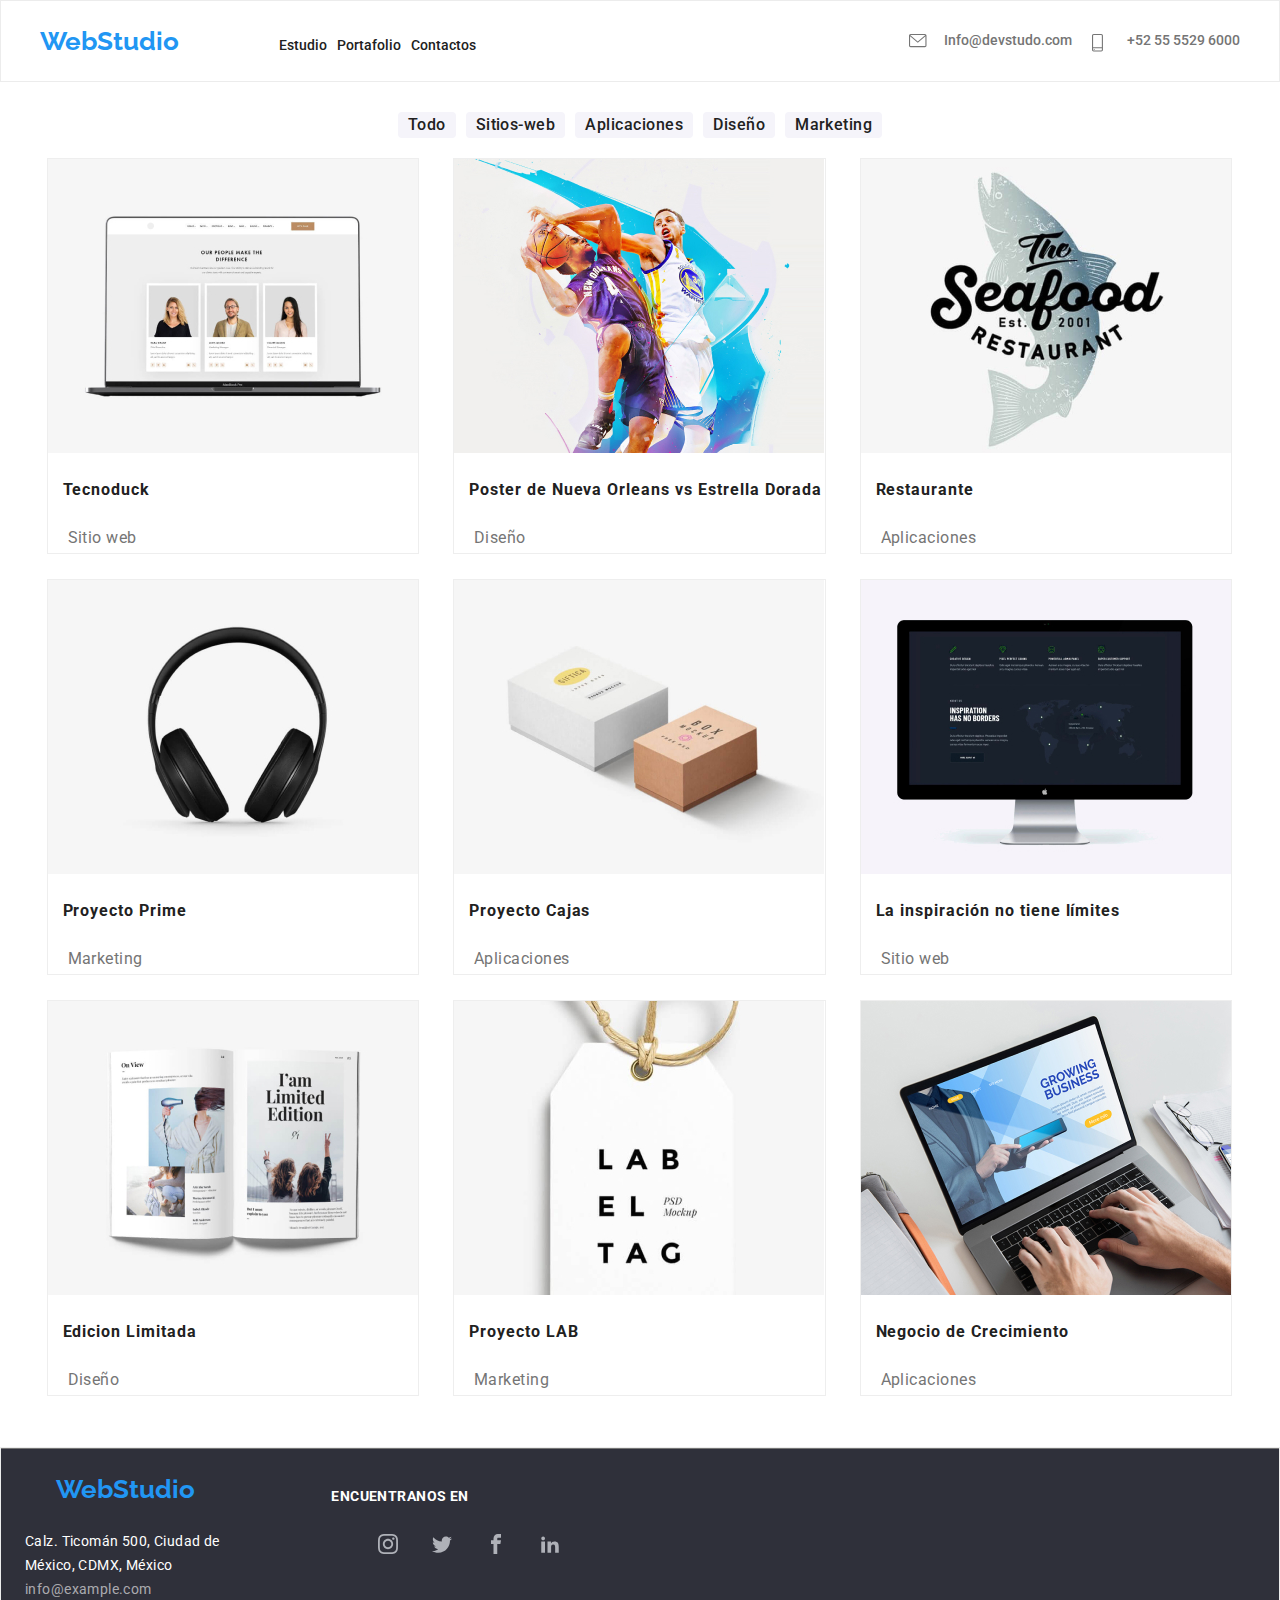
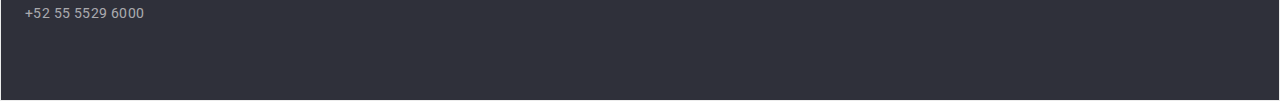
==== Portafolio.html @ 68e9ed32 "Act- 1" ====
<!DOCTYPE html>
<html lang="en">
    
<head>
    <meta charset="UTF-8">
    <meta http-equiv="X-UA-Compatible" content="IE=edge">
    <meta name="viewport" content="width=device-width, initial-scale=1.0">

    <title>Luis Nava's project.💤</title>

    <!-- apartir de aqui empienzan los links de enlace -->

    <link rel="icon" type="image/png" href="images/Logo.jpeg">
    <link rel="stylesheet" href="style.css">
    <link rel="stylesheet" href="style2.css">
    <link rel="stylesheet" href="style3.css">
    <link rel="stylesheet" href="index.html">
    <link rel="solución" href="https://cdn.jsdelivr.net/npm/modern-normalize@1.1.0/modern-normalize.min.css">

</head>
<body>

                    <!-- ENCABEZADO -->

    <header>

                    <!-- LINK WEBSTUDIO -->

        <section class="content-1">

        <div class="header-container">

            <nav class="nav-container">

                <a class="Web-Studio" href="#" >
                    WebStudio
                </a>

                    <!-- ENCABEZADO DE LAS LISTAS -->

            <ul class="list-nav">

                <li>

                <a class="Estudio" href="index.html" rel="noreferrer noopener">
                    Estudio
                </a>

                </li>
                        
                <li>
                            
                <a class="Portafolio" href="Portafolio.html" rel="noreferrer noopener">
                    Portafolio
                </a>

                </li>

                        <!-- LINK CONTACTOS -->

                <li>
                            
                <a class="Contactos" href="¿?" rel="noreferrer noopener">
                    Contactos
                </a>

                </li>

            </ul>

            </nav>

            <ul class="contacts-nav">

                    <!-- LINK MAIL -->

                <li class="mail-icon">
                
            <div class="mail-container">
                
                <svg class="icon">
                
                    <use href="images/IMAGES-PAGE-1/svg-page/all-svg.svg#correo">

                    </use>
                            
                </svg>

                <a class="mail1" href="mailto:Info@devstudo.com">
                    Info@devstudo.com

                </a>

            </div>

                </li>

                    <!-- LINK TELF -->

                <li class="telf-icon">
                        
            <div class="telf-container">
                        
                <svg class="icon">
                            
                <use href="images/IMAGES-PAGE-1/svg-page/all-svg.svg#telefono">

                </use>
                        
                </svg>

                <a class="telf" href="tel:+525555296000">
                    +52 55 5529 6000

                </a>
                        
            </div>

                </li>

            </ul>

            </div>

        </section>

    </header>
    
        <!-- FUNCION DE BOTONES EN LA PAG  -->
            
    <main>

        <section class="contenedor-all-main">

        <section class="content-7">

            <div class="container">

                <ul>

                    <li class="boton">
        
                    <button type="button">Todo</button>
        
                    </li>
            
                    <li class="boton">
        
                    <button type="button">Sitios-web</button>
        
                    </li>
        
                    <li class="boton">
        
                    <button type="button">Aplicaciones</button>
        
                    </li>
        
                    <li class="boton">  
        
                    <button type="button">Diseño</button>
        
                    </li>
        
                    <li class="boton">
        
                    <button type="button">Marketing</button>

                    </li>

                </ul>

            </div>
            
        </section>

            <!-- IMAGENES CON SU TITULO Y DESCRIPCION -->

        <section class="content-8">

            <div class="contenedor">

                <ul class="img-2">

                    <li>
                    
                    <img src="images/IMAGES-PAGE-2/pantalla1.jpg" alt="Preparación de nuestro sitio web" width="370" height="294">

                    </li>

                    <li>

            <div class="texto-imagen">

                    <h2>Tecnoduck</h2>

                    <p>Sitio web</p>

            </div>

                    </li>

                </ul>

            </div>

            <div class="contenedor">

                <ul class="img-2">

                    <li>

                    <img src="images/IMAGES-PAGE-2/pantalla2.jpg" alt="Poster N.O" width="370" height="294">

                    </li>

                    <li>

            <div class="texto-imagen">

                    <h2>Poster de Nueva Orleans vs Estrella Dorada</h2>

                    <p>Diseño</p>

            </div>

                    </li>

                </ul>

            </div>

            <div class="contenedor">
                
                <ul class="img-4">

                    <li>

                        <img src="images/IMAGES-PAGE-2/pantalla3.jpg" alt="Restaurante" width="370" height="294">

                    </li>

                    <li>

            <div class="texto-imagen">

                    <h2>Restaurante</h2>

                    <p>Aplicaciones</p>

            </div>

                    </li>

                </ul>

            </div>

            <div class="contenedor">

                <ul class="img-5">

                    <li>

                        <img src="images/IMAGES-PAGE-2/pantalla4.jpg" alt="Proyecto Prime" width="370" height="294">

                    </li>

                    <li>

            <div class="texto-imagen">

                    <h2 class="ProyectPrime">Proyecto Prime</h2>

                    <p class="Marketing-Text">Marketing</p>

            </div>

                    </li>

                </ul>

            </div>

            <div class="contenedor">

                <ul class="img-6">

                    <li>

                        <img src="images/IMAGES-PAGE-2/pantalla5.jpg" alt="Proyecto Cajas" width="370" height="294">

                    </li>

                    <li>

            <div class="texto-imagen">

                    <h2 class="ProyectoCajas">Proyecto Cajas</h2>

                    <p class="Apps-text2">Aplicaciones</p>

            </div>

                    </li>

                </ul>

            </div>

            <div class="contenedor">

                <ul class="img-7">

                    <li>

                        <img src="images/IMAGES-PAGE-2/pantalla6.jpg" alt="La inspiración no tiene límites" width="370" height="294">

                    </li>

                    <li>

            <div class="texto-imagen">

                    <h2 class="inspi-text">La inspiración no tiene límites</h2>

                    <p class="Sitios-Text">Sitio web</p>

            </div>
                    </li>

                </ul>

            </div>

            <div class="contenedor">

                <ul class="img-8">

                    <li>

                        <img src="images/IMAGES-PAGE-2/pantalla7.jpg" alt="Edicion Limitada" width="370" height="294">

                    </li>

            <div class="texto-imagen">

                    <li class="txt-2">

                    <h2 class="EdicionLi">
                Edicion Limitada
                    </h2>

                    <p class="Diseño-Text">
                Diseño
                    </p>

            </div>

                    </li>

                </ul>

            </div>

            <div class="contenedor">

                <ul class="img-9">

                    <li>

                    <img src="images/IMAGES-PAGE-2/pantalla8.jpg" alt="Proyecto LAB" width="370" height="294">

                    </li>

            <div class="texto-imagen">
            
                    <li class="txt-2">
                
                    <h2>
                Proyecto LAB
                    </h2>

                    <p>
                Marketing
                    </p>

            </div>

                    </li>

                </ul>

            </div>

            <div class="contenedor">

                <ul class="img-10">

                    <li>
            
                        <img src="images/IMAGES-PAGE-2/pantalla9.jpg" alt="Proyecto LAB" width="370" height="294">

                    </li>

            <div class="texto-imagen">

                    <li class="txt-2">
            
                    <h2>
                Negocio de Crecimiento
                    </h2>

                    <p>
                Aplicaciones
                    </p>

            </div>
            
                    </li>

                </ul>

            </div>

        </section>
        
        </section>

    </main>

            <!-- Inicio del cierre de la pag -->

    <footer>

            <!-- Seccion del footer -->

        <section class="content-9">
            
            <div class="container">

            <div>

            <ul>

            <!-- LINK DE WEBSTUDIO ABAJO -->

                <li>

                <a class="Web-Studio" href="#">WebStudio

                </a>

                </li>
            
            </ul>
            
        </div>

            <!-- DIRECCION -->

        <div class="direccion-2">

            <ul>

                <li>

                <p>Calz. Ticomán 500, Ciudad de
                México, CDMX, México
                </p>

                </li>

            </ul>

        </div>

        <!-- TELEFONO, MAIL Y ID DE ANCLAJE "telefono" -->

        <div class="email">

        <ul>

            <li>

                <a href="mailto:info@example.com" id="correo">info@example.com

                </a>

            </li>

        </div>   
        
        <div class="telf-2">

            <ul>

                <li>

                <a href="tel+525555296000" id="telefono">+52 55 5529 6000

                </a>

                </li>

            </ul>

        </div>

        </div>

                <!-- REDES SOCIALES -->

    <section class="ubi">

        <div>

                <h4 class="Encuentranos-en">
                    Encuentranos en
                </h4>

        <div class="svg-container-footer">

            <ul class="social-icons">

                <li class="back-item-footer">

                <svg class="icono-item">

                <use href="images/IMAGES-PAGE-1/svg-page/all-svg.svg#instagram">

                </use>

                </svg>

                </li>
                        
                <li class="back-item-footer">

                <svg class="icono-item">

                <use href="images/IMAGES-PAGE-1/svg-page/all-svg.svg#twitter">

                </use>

                </svg>

                </li>

                <li class="back-item-footer">

                <svg class="icono-item">

                <use href="images/IMAGES-PAGE-1/svg-page/all-svg.svg#facebook">

                </use>

                </svg>

                </li>

                <li class="back-item-footer">

                <svg class="icono-item">

                <use href="images/IMAGES-PAGE-1/svg-page/all-svg.svg#linkedin">

                </use>

                </svg>

                </li>

            </ul>

            </div>

            </div>

            </div>
        </section>

            </ul>

        </div>

        </section>

    </footer>

</body>
</html>
---- style.css ----
@import url('https://fonts.googleapis.com/css2?family=Raleway:wght@700&family=Roboto:wght@400;500;700;900&display=swap');


 *{
    text-decoration: none;
    list-style: none;
    box-sizing: border-box;
}

section{
    padding: auto;
    margin: auto;

}


                                     /* seccion header */
header{
    border: 1px solid #ECECEC;
}
                                    

                                     /* seccion del encabezado */

.content-1 .header-container {

    display: flex;
    justify-content: space-between;
    align-items: center;
    width: 1200px;
    margin: auto;
    height: 80px;

}

.nav-container {
    display: flex;
    gap: 100px;
    align-items: center;
}

.list-nav {
    display: flex;
    gap: 10px;
    margin-top: 10px;
}

.Web-Studio {
    font-family: 'Raleway', sans-serif;
    font-weight: 700;
    font-size: 26px;
    letter-spacing: 3%;
    text-align: center;
    text-decoration: none;
    color: #2196F3;

    
}

.Estudio,
.Portafolio,
.Contactos {
    display: flex;
    font-family: 'Roboto', sans-serif;
    font-size: 14px;
    font-weight: 500;
    line-height: 1.14px;
    letter-spacing: 16%;
    text-align: left;
    color: #212121;
}

.Estudio:hover,
.Portafolio:hover,
.Contactos:hover {
    color: #2196F3 ;
    text-decoration: underline;

}

.Estudio:focus,
.Portafolio:focus,
.Contactos:focus {
    color: #2196F3 ;
    text-decoration: underline;

}
        /* Correo Y Telefono */

.contacts-nav{
    margin-left: auto;
    display: flex;
    gap: 20px;
    align-items: center;
}

.mail1,
.telf {
    font-family: 'Roboto', sans-serif;
    font-size: 14px;
    font-weight: 500;
    line-height: 1.14px;
    letter-spacing: 16%;
    text-align: left;
    color: #757575
}

.telf-container {
    display: flex;
    align-items: center;

}

.mail-container {

    display: flex;
    align-items: center;

}

.icon {
    width: 35px;
    height: 35px;
    stroke-width: 0;
    stroke: currentColor;
    align-self: flex-start;
    margin-bottom: -20px;
    fill: #757575;

}

.icon:hover,
.icon:focus{
    fill: #2196F3;
}

.mail1:hover,
.telf:hover {
    color: #2196F3;
    text-decoration: underline;


}

.mail1:focus,
.telf:focus {
    color: #2196F3;
    text-decoration: underline;


}

footer{
    border: 1px solid #ECECEC;
}

    /* seccion de main */

    /* background e img + txt*/

.content-2 .container {
    background-color: #2F303A;
    background-image: url(images/IMAGES-PAGE-1/Imagen\ \(10\).jpg);
    background-repeat: no-repeat;
    background-position: center;
    height: 600px;
    display: flex;
    flex-direction: column;
    justify-content: center;
    align-items: center;
    margin: auto;
    width: 1200px;
}

.content-2 .container h1 {
    font-family: 'Roboto';
    font-style: normal;
    font-weight: 900;
    font-size: 44px;
    line-height: 60px;
    text-align: center;
    letter-spacing: 0.06em;
    text-transform: uppercase;
    color: #FFFFFF;
    
}

.content-2 .container button {
    background-color: #2196F3;
    color: #FFFFFF;
    font-weight: 700;
    font-size: 16px;
    cursor: pointer;
    width: 261px;
    height: 50px;
    border: none;
    box-shadow: 0 4px 4px rgba(0, 0, 0, 0.25);
    border-radius: 5px;
    margin-top: 20px;
}

        /* beneficios + img */

.content-3 .container .txt-beneficios{
    width: 1200px;
    margin: auto;
    display: flex;
    margin-top: 10px;
}

.content-3 .container{

    width: 1200px;
    margin: auto;
    display: flex;
    margin-top: 100px;
    flex-wrap: wrap;

}

.content-3 .container .txt-1{
    width: 270px;
    vertical-align: top;
    margin-right: 30px;
    margin-bottom: 30px;
    margin-top: 15px;
}

.txt-1 h2{
    font-family: 'Roboto', sans-serif;
    font-weight: 400px;
    font-size: 14px;
    line-height: 24px;
    letter-spacing: 3%;

}

.txt-1 p{
    font-family: 'Roboto', sans-serif;
    font-weight: 400px;
    font-size: 14px;
    line-height: 24px;
    letter-spacing: 3%;
    color: #757575;;
}

.svg-container{
    display: flex;
    align-items: center;
    justify-content: center;
    background: #F5F4FA;
    border-radius: 4px;
    width: 270px;
    height: 120px;
    margin-right: 30px;
    margin-bottom: 30px;
    margin-top: 15px;
}

.svg-container:hover{

    border: 1px solid #2196F3;

}

.icon-2{

    stroke-width: 0;
    stroke: currentColor;
    fill: #212121;
    margin: 0 auto;
    align-self: center;
}

        /* Dedicacion */

.content-4 .container{
    text-align: center;
    width: 90%;
    margin: 0 auto;
}

.container .TITULE-2H{
    font-size: 36px;
    font-style: bold;
    font-weight: 700;
    line-height: 1;
    text-align: center;
    padding-top: 20px;
    clear: both;
}

.container ul{
    display: flex;
    flex-wrap: nowrap;
    justify-content: center;
}

.container .img-1{
    margin: 15px;
    width: 373px;
    height: 323px;
    margin-top: 80px;
}

.content-4 .container .txt-container .txt h3{

    font-family: 'Roboto';
    font-style: normal;
    font-weight: 700;
    font-size: 14px;
    line-height: 16px;
    text-align: center;
    letter-spacing: 0.03em;
    text-transform: uppercase;
    color: #FFFFFF;
}

.content-4 .container .txt-container .txt {
    background-color: rgba(47, 48, 58, 0.8);
    width: 373px;
    height: 70px;
    display: flex;
    margin: 15px;
    align-items: center;
    justify-content: center;

}

.content-4 .container .txt-container {
    display: flex;
    justify-content: center;
    flex-direction: row;
    flex-wrap: wrap;
    margin-top: -98px;
    
}

            /* Our Team */

.content-5 .container {
    text-align: center;
    margin-top: 80px;
    background-color:#F5F4FA
    ;

}

.content-5 .container .ourT-3 h2 {
    font-family: 'Roboto';
    font-style: normal;
    font-weight: 700;
    font-size: 36px;
    line-height: 42px;
    text-align: center;
    letter-spacing: 0.03em;
    padding-top: 20px;
    color: #212121;
}

.content-5 .container .card {
    display: flex;
    border: 0.1px solid #ccc;
    margin: 20px;
    box-shadow: 0px 1px 3px;
}

.container .card h3 {
    font-family: 'Roboto';
    font-style: normal;
    font-weight: 500;
    font-size: 16px;
    line-height: 19px;
    color: #212121;
    margin-top: 25px;
}

.container .card p {
    font-family: 'Roboto';
    font-style: normal;
    font-weight: 400;
    font-size: 16px;
    line-height: 19px;
    letter-spacing: 0.03em;
    color: #757575;
    margin-top: 15px;
}

.container .card img {
    margin-bottom: 5px;
}

.svg-container-1{
    
    border-radius: 100%; 
    display: inline-flex;
    justify-content: center;
    align-items: center;
    padding: 15px;
    margin: auto;
    margin-top: 15px;
    margin-left: -15px;

}

.icono-item{

    display: inline-block;
    width: 44px;
    height: 44px;
    stroke-width: 0;
    stroke: currentColor;
    fill: #AFB1B8;
    align-self: center;
    margin-top: 8px;

}

            /* Clientes */

.content-10{
    width: 1200px;
    height: 400px;
}

.content-10 .container .texto{
    width: 1200px;
    height: 162px;
    margin-top: 70px;
}

.content-10 .container .texto .txt-C h2{
    font-family: 'Roboto';
    font-style: normal;
    font-weight: 700;
    font-size: 36px;
    line-height: 42px;
    text-align: center;
    letter-spacing: 0.03em;
    color: #212121;
}

.content-10 .container .fondo-svg{
    width: 1200px;
    margin-top: -70px;
}

.content-10 .container .container-svg .fondo-svg{

    box-sizing: border-box;
    width: 170px;
    height: 81px;
    border: 1px solid #AFB1B8;
    border-radius: 4px;
    margin-left: 40px;
}

.content-10 .container .container-svg .fondo-svg:hover{

    box-sizing: border-box;
    width: 170px;
    height: 81px;
    border: 1px solid #2196F3;
    border-radius: 4px;

}

.content-10 .container .container-svg{

    display: flex;
    align-items: center;
    justify-content: center;
    margin-left: -40px;

}

.icn{
    stroke-width: 0;
    stroke: currentColor;
    fill: #AFB1B8;
}

.icn:hover{
    fill:#2196F3
}

.icono-item:hover{
    fill: #FFFFFF;

}

.back-item{

    border-radius: 100%;
    width: 44px;
    height: 44px;
    margin: 5px;
    margin-left: 5px;

}

.back-item:hover{
    background-color: #2196F3;

}

.svg-container-1 .back-item svg{
    margin-top: 10px;
    margin-left: -1px;
}
        /* Footer seccion final */


.content-9{

    background-color: #2F303A;
    height: 252px;
    display: flex;
    flex-direction: column;
    justify-content: space-between;
    align-items: center;
    margin-top: auto;
    border-top: 1px solid #757575;

}

.content-9 .container {
    display: flex;
    flex-direction: column;
    align-items: center;
    margin-left: -1050px;
}

.content-9 .container .Web-Studio{
    display: flex;
    justify-content: space-between;
    align-items: center;
    margin: auto;
    height: 80px;
}

.content-9 ul li{
    display: flex;
    align-items: center;
    margin-left: 20px;
}

.direccion-2 p{
    font-family: 'Roboto';
    font-style: normal;
    font-weight: 400;
    font-size: 14px;
    line-height: 24px;
    letter-spacing: 0.03em;
    color: #FFFFFF;
    width: 200px;
}

.email a,
.telf-2 a {
    font-family: 'Roboto';
    font-style: normal;
    font-weight: 400;
    font-size: 14px;
    line-height: 24px;
    letter-spacing: 0.03em;
    color: rgba(255, 255, 255, 0.6);
    width: 200px;
}

.direccion-2 p:hover,
.email a:hover,
.telf-2 a:hover {
    color: #2196F3;
}

.direccion-2 p:focus,
.email a:focus,
.telf-2 a:focus {
    color: #2196F3;
}

.content-9 .ubi {
    display: flex;
    align-items: center;
}

.content-9 .ubi h4{
    font-family: 'Roboto';
    font-style: normal;
    font-weight: 700;
    font-size: 14px;
    line-height: 16px;
    letter-spacing: 0.03em;
    text-transform: uppercase;
    color: #FFFFFF;
    float: right;
    margin-right: 480px;
    margin-top: -175px;
}

.ubi .svg-container-footer{
    width: 306px;
    height: 80px;
    margin-top: -140px;
    margin-left: -30px;

}

.social-icons {
    list-style: none;
    display: flex;
    justify-content: center;
    margin: 0;
    padding: 0;
}

.social-icons li {
    margin-right: -10px;
}

.back-item-footer {
    border-radius: 50%;
    display: flex;
    height: 44px;
    padding: 5px;
    width: 44px;
}

.back-item-footer:hover{
    background-color: #2196F3;
}
---- style2.css ----
@import url('https://fonts.googleapis.com/css2?family=Raleway:wght@700&family=Roboto:wght@400;500;700;900&display=swap');

*{
    list-style: none;
    text-decoration: none;
    margin: 0;
    padding: 0;
}

                /* boton */
                
.content-7 .container .boton button{
    font-family: 'Roboto';
    font-style: normal;
    font-weight: 500;
    font-size: 16px;
    line-height: 26px;
    text-align: center;
    letter-spacing: 0.03em;
    color: #212121;
    background: #F5F4FA;
    border-radius: 4px;
    margin: 5px;
    cursor: pointer;
    border: 0px;
    margin-top: 30px;
    padding-left: 10px;
    padding-right: 10px;
}

.container .boton button:focus{
    background-color: #2196f3;
    color: #FFFFFF;
    box-shadow: 0px 3px 1px rgba(0, 0, 0, 0.1), 0px 1px 2px rgba(0, 0, 0, 0.08), 0px 2px 2px rgba(0, 0, 0, 0.12);

}

.container .boton button:hover{
    background-color: #2196f3;
    color: #FFFFFF;
    box-shadow: 0px 3px 1px rgba(0, 0, 0, 0.1), 0px 1px 2px rgba(0, 0, 0, 0.08), 0px 2px 2px rgba(0, 0, 0, 0.12);

}


            /* Card´s */

.content-8 .contenedor .texto-imagen h2{
    font-family: 'Roboto';
    font-style: normal;
    font-weight: 700;
    font-size: 18px;
    line-height: 36px;
    letter-spacing: 0.06em;
    color: #212121;
    text-align: left;
    margin-left: 20px;
    margin-top: 15px;
}

            /* txt-N */

.content-8 .contenedor .texto-imagen h2{
    font-family: 'Roboto';
    font-style: normal;
    font-weight: 700;
    font-size: 16px;
    line-height: 36px;
    letter-spacing: 0.06em;
    color: #212121;
    text-align: left;
    margin-left: 15px;
    margin-top: 15px;
}

            /* txt-D */


.content-8 .contenedor .texto-imagen p{
    font-family: 'Roboto';
    font-style: normal;
    font-weight: 400;
    font-size: 16px;
    line-height: 30px;
    letter-spacing: 0.03em;
    color: #757575;
    text-align: left;
    margin-left: 20px;
    margin-top: 15px;
}
            /* box card */

.contenedor {
    display: inline-block;
    margin: 15px;
    margin-bottom: 10px;
    vertical-align: top;
    max-width: 100%;
    width: 372.5px;
    height: auto;
    border: 1px solid #EEEEEE;

}

.contenedor:hover{
    display: inline-block;
    margin: 15px;
    margin-bottom: 10px;
    vertical-align: top;
    max-width: 100%;
    width: 372.5px;
    height: auto;
    border: 1px solid #EEEEEE;
    box-shadow: 0px 1px 1px rgba(0, 0, 0, 0.12), 0px 4px 4px rgba(0, 0, 0, 0.06), 1px 4px 6px rgba(0, 0, 0, 0.16);
}

.contenedor-all-main{
    width: 1217px;
    height: 1365px;
}

            /* FOOTER CSS-1 */
---- style3.css ----
/* iconos de la card */

.icono-item {
    fill: #AFB1B8;
    height: 20px;
    width: 20px;
    margin-top: -1px;
    margin-left: 7px;
}

.icono-item:hover{
    fill: #FFFFFF;
}
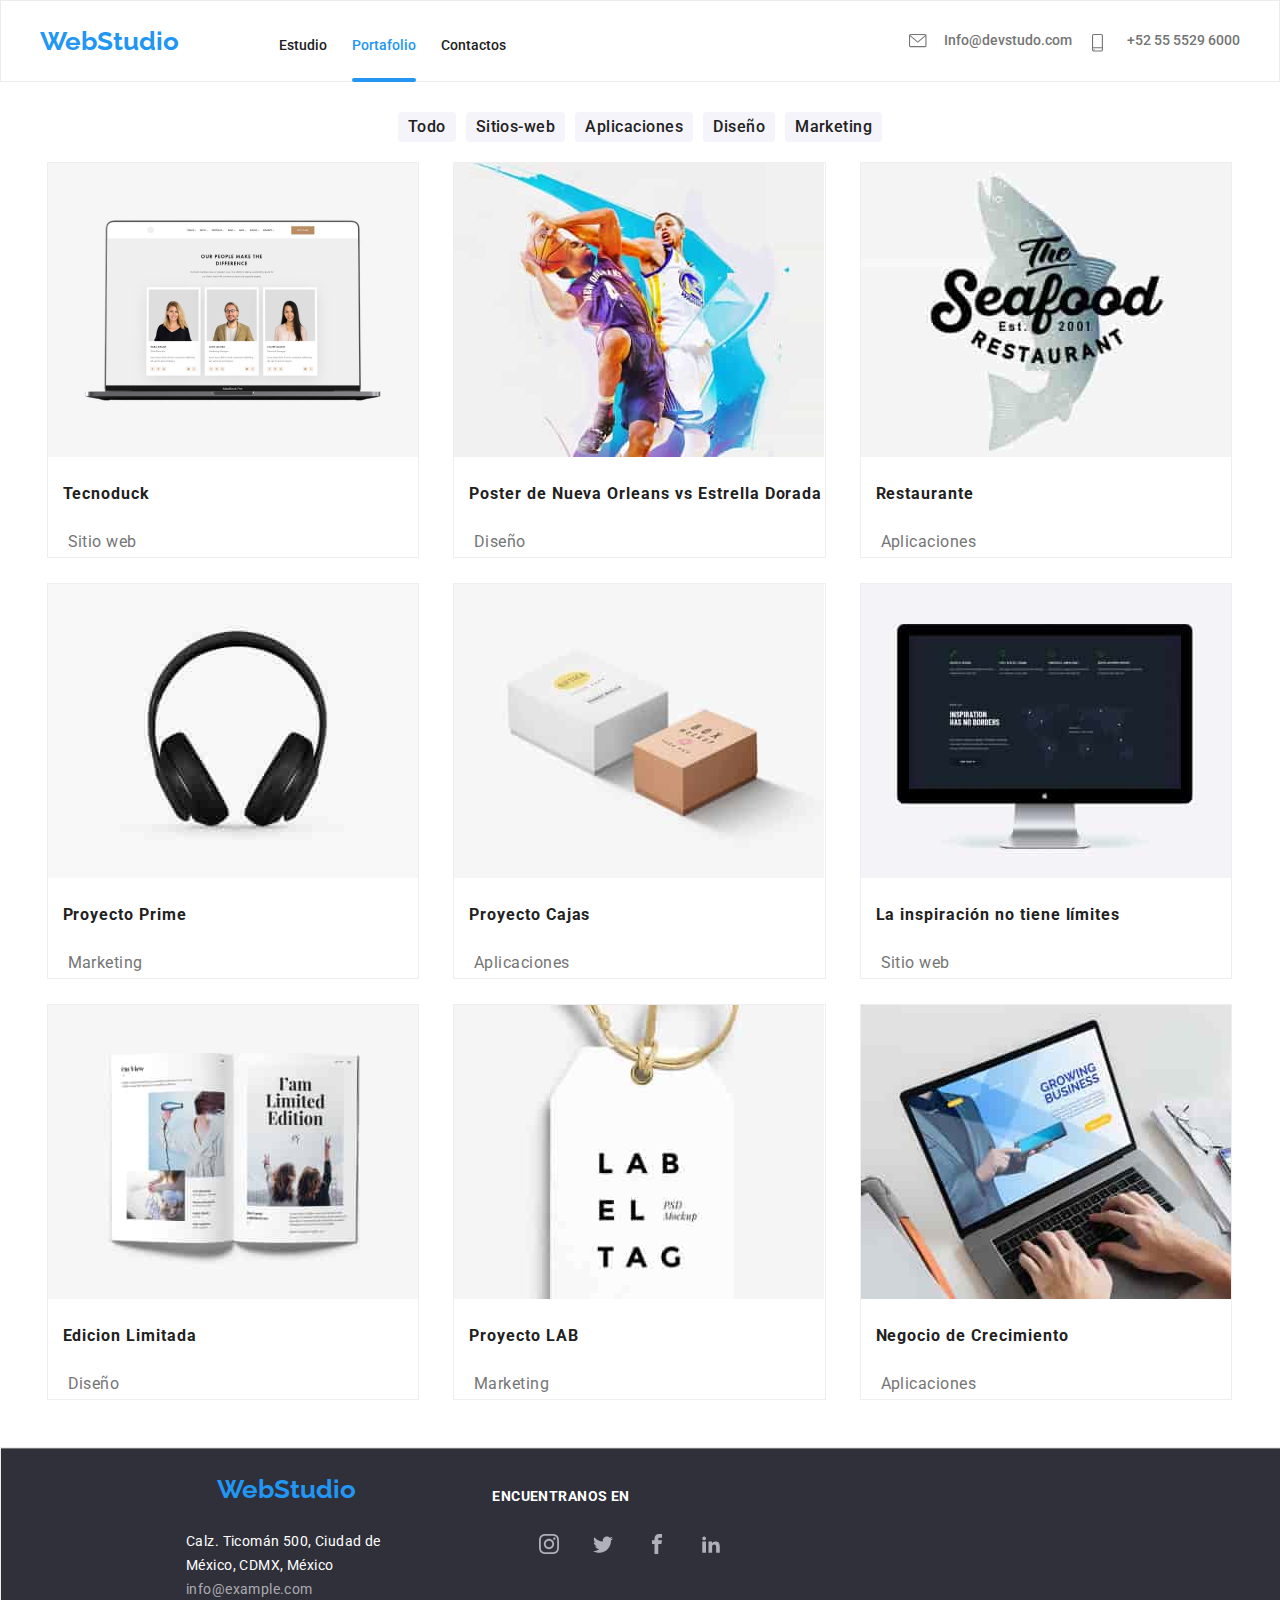
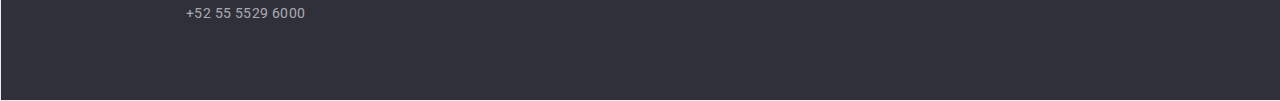
==== commit c13b0fe6: "commit-9" ====
--- a/Portafolio.html
+++ b/Portafolio.html
@@ -42,7 +42,7 @@
 
                 <li>
 
-                <a class="Estudio" href="index.html" rel="noreferrer noopener">
+                <a class="Estudio-2" href="index.html" rel="noreferrer noopener">
                     Estudio
                 </a>
 
@@ -50,7 +50,7 @@
                         
                 <li>
                             
-                <a class="Portafolio" href="Portafolio.html" rel="noreferrer noopener">
+                <a class="Portafolio-2" href="Portafolio.html" rel="noreferrer noopener">
                     Portafolio
                 </a>
 
@@ -60,7 +60,7 @@
 
                 <li>
                             
-                <a class="Contactos" href="¿?" rel="noreferrer noopener">
+                <a class="Contactos-2" href="¿?" rel="noreferrer noopener">
                     Contactos
                 </a>
 
@@ -183,8 +183,15 @@
                 <ul class="img-2">
 
                     <li>
+                <div class="overlay">
                     
                     <img src="images/IMAGES-PAGE-2/pantalla1.jpg" alt="Preparación de nuestro sitio web" width="370" height="294">
+                    
+                    <p class="overlay-txt">
+                        Tecnoduck es una plataforma de distribución de coronavirus de última generación. Las compañías usan esta plataforma para el espionaje digital y los ataques a los servidores seguros de la competencia.
+                    </p>
+                </div>
+
 
                     </li>
 
--- a/style.css
+++ b/style.css
@@ -13,12 +13,11 @@
 
 }
 
-
                                      /* seccion header */
+                                
 header{
     border: 1px solid #ECECEC;
 }
-                                    
 
                                      /* seccion del encabezado */
 
@@ -37,12 +36,16 @@
     display: flex;
     gap: 100px;
     align-items: center;
+    height: 100%;
 }
 
 .list-nav {
     display: flex;
-    gap: 10px;
+    gap: 25px;
     margin-top: 10px;
+
+    
+
 }
 
 .Web-Studio {
@@ -53,20 +56,47 @@
     text-align: center;
     text-decoration: none;
     color: #2196F3;
-
     
 }
 
-.Estudio,
-.Portafolio,
-.Contactos {
+.Estudio{
     display: flex;
     font-family: 'Roboto', sans-serif;
     font-size: 14px;
     font-weight: 500;
     line-height: 1.14px;
     letter-spacing: 16%;
-    text-align: left;
+    color: #2196F3;
+    position: relative;
+}
+
+.Estudio:hover{
+    color: #2196F3 ;
+}
+
+.Estudio:focus{
+    color: #2196F3 ;
+}
+
+.Estudio::after {
+    content: "";
+    position: absolute;
+    top: 33px;
+    left: 0;
+    width: 100%;
+    height: 4px;
+    background-color: #2196F3;
+    border-radius: 5px;
+}
+
+.Portafolio,
+.Contactos {
+    display: flex;
+    font-family: 'Roboto', sans-serif;
+    font-size: 14px;
+    font-weight: 500;
+    line-height: 1.14px;
+    letter-spacing: 16%;
     color: #212121;
 }
 
@@ -74,7 +104,6 @@
 .Portafolio:hover,
 .Contactos:hover {
     color: #2196F3 ;
-    text-decoration: underline;
 
 }
 
@@ -82,9 +111,10 @@
 .Portafolio:focus,
 .Contactos:focus {
     color: #2196F3 ;
-    text-decoration: underline;
-
-}
+    
+
+}
+
         /* Correo Y Telefono */
 
 .contacts-nav{
@@ -108,7 +138,6 @@
 .telf-container {
     display: flex;
     align-items: center;
-
 }
 
 .mail-container {
@@ -169,8 +198,8 @@
     justify-content: center;
     align-items: center;
     margin: auto;
-    width: 1200px;
-}
+    width: 1600px;
+} 
 
 .content-2 .container h1 {
     font-family: 'Roboto';
@@ -303,8 +332,18 @@
     margin-top: 80px;
 }
 
-.content-4 .container .txt-container .txt h3{
-
+.ul-2 .txt-I{
+    background-color: rgba(47, 48, 58, 0.8);
+    width: 373px;
+    height: 70px;
+    display: flex;
+    align-items: center;
+    justify-content: center;
+    position: relative;
+    bottom: 73px;
+}
+
+.ul-2 P{
     font-family: 'Roboto';
     font-style: normal;
     font-weight: 700;
@@ -316,27 +355,8 @@
     color: #FFFFFF;
 }
 
-.content-4 .container .txt-container .txt {
-    background-color: rgba(47, 48, 58, 0.8);
-    width: 373px;
-    height: 70px;
-    display: flex;
-    margin: 15px;
-    align-items: center;
-    justify-content: center;
-
-}
-
-.content-4 .container .txt-container {
-    display: flex;
-    justify-content: center;
-    flex-direction: row;
-    flex-wrap: wrap;
-    margin-top: -98px;
-    
-}
-
             /* Our Team */
+
 
 .content-5 .container {
     text-align: center;
@@ -399,7 +419,7 @@
     padding: 15px;
     margin: auto;
     margin-top: 15px;
-    margin-left: -15px;
+    margin-left: 5px;
 
 }
 
@@ -420,7 +440,7 @@
 
 .content-10{
     width: 1200px;
-    height: 400px;
+    height: 270px;
 }
 
 .content-10 .container .texto{
@@ -501,7 +521,6 @@
 
 .back-item:hover{
     background-color: #2196F3;
-
 }
 
 .svg-container-1 .back-item svg{
@@ -514,6 +533,7 @@
 .content-9{
 
     background-color: #2F303A;
+    width: 1600px;
     height: 252px;
     display: flex;
     flex-direction: column;
--- a/style2.css
+++ b/style2.css
@@ -7,6 +7,64 @@
     padding: 0;
 }
 
+            /* Header P */
+            
+.Portafolio-2{
+    display: flex;
+    font-family: 'Roboto', sans-serif;
+    font-size: 14px;
+    font-weight: 500;
+    line-height: 1.14px;
+    letter-spacing: 16%;
+    color: #2196F3;
+    position: relative;
+}
+
+.Portafolio-2:hover{
+    color: #2196F3 ;
+}
+
+.Portafolio-2:focus{
+    color: #2196F3 ;
+}
+
+.Portafolio-2::after {
+    content: "";
+    position: absolute;
+    top: 33px;
+    left: 0;
+    width: 100%;
+    height: 4px;
+    background-color: #2196F3;
+    border-radius: 5px;
+}
+
+.Estudio-2,
+.Contactos-2 {
+    display: flex;
+    font-family: 'Roboto', sans-serif;
+    font-size: 14px;
+    font-weight: 500;
+    line-height: 1.14px;
+    letter-spacing: 16%;
+    color: #212121;
+}
+
+.Estudio-2:hover,
+.Portafolio-2:hover,
+.Contactos-2:hover {
+    color: #2196F3 ;
+
+}
+
+.Estudio-2:focus,
+.Portafolio-2:focus,
+.Contactos-2:focus {
+    color: #2196F3 ;
+    
+
+}
+
                 /* boton */
                 
 .content-7 .container .boton button{
@@ -14,7 +72,7 @@
     font-style: normal;
     font-weight: 500;
     font-size: 16px;
-    line-height: 26px;
+    line-height: 30px;
     text-align: center;
     letter-spacing: 0.03em;
     color: #212121;
@@ -88,6 +146,47 @@
     margin-left: 20px;
     margin-top: 15px;
 }
+
+        /* txt Card Over */
+
+
+.content-8 .contenedor .img-2 .overlay{
+    position: relative;
+    overflow: hidden;
+
+}
+
+.content-8 .contenedor .img-2 .overlay-txt{
+    font-family: 'Roboto';
+    font-style: normal;
+    font-weight: 400;
+    font-size: 18px;
+    line-height: 28px;
+    letter-spacing: 0.03em;
+    color: #ffffff;
+    background-color: rgba(33, 150, 243, 0.9);
+
+
+    width: 100%;
+    height: 100%;
+    position: absolute;
+    top: 0px;
+    left: 0px;
+    padding: 87px 20px;
+
+    display: flex;
+    align-items: center;
+    transform: translateY(100%);
+
+
+}
+
+.contenedor:hover .img-2 .overlay-txt{
+    transform: translateY(0%);
+    transition: calc(250ms);
+
+}
+
             /* box card */
 
 .contenedor {
--- a/style3.css
+++ b/style3.css
@@ -10,4 +10,4 @@
 
 .icono-item:hover{
     fill: #FFFFFF;
-}+}
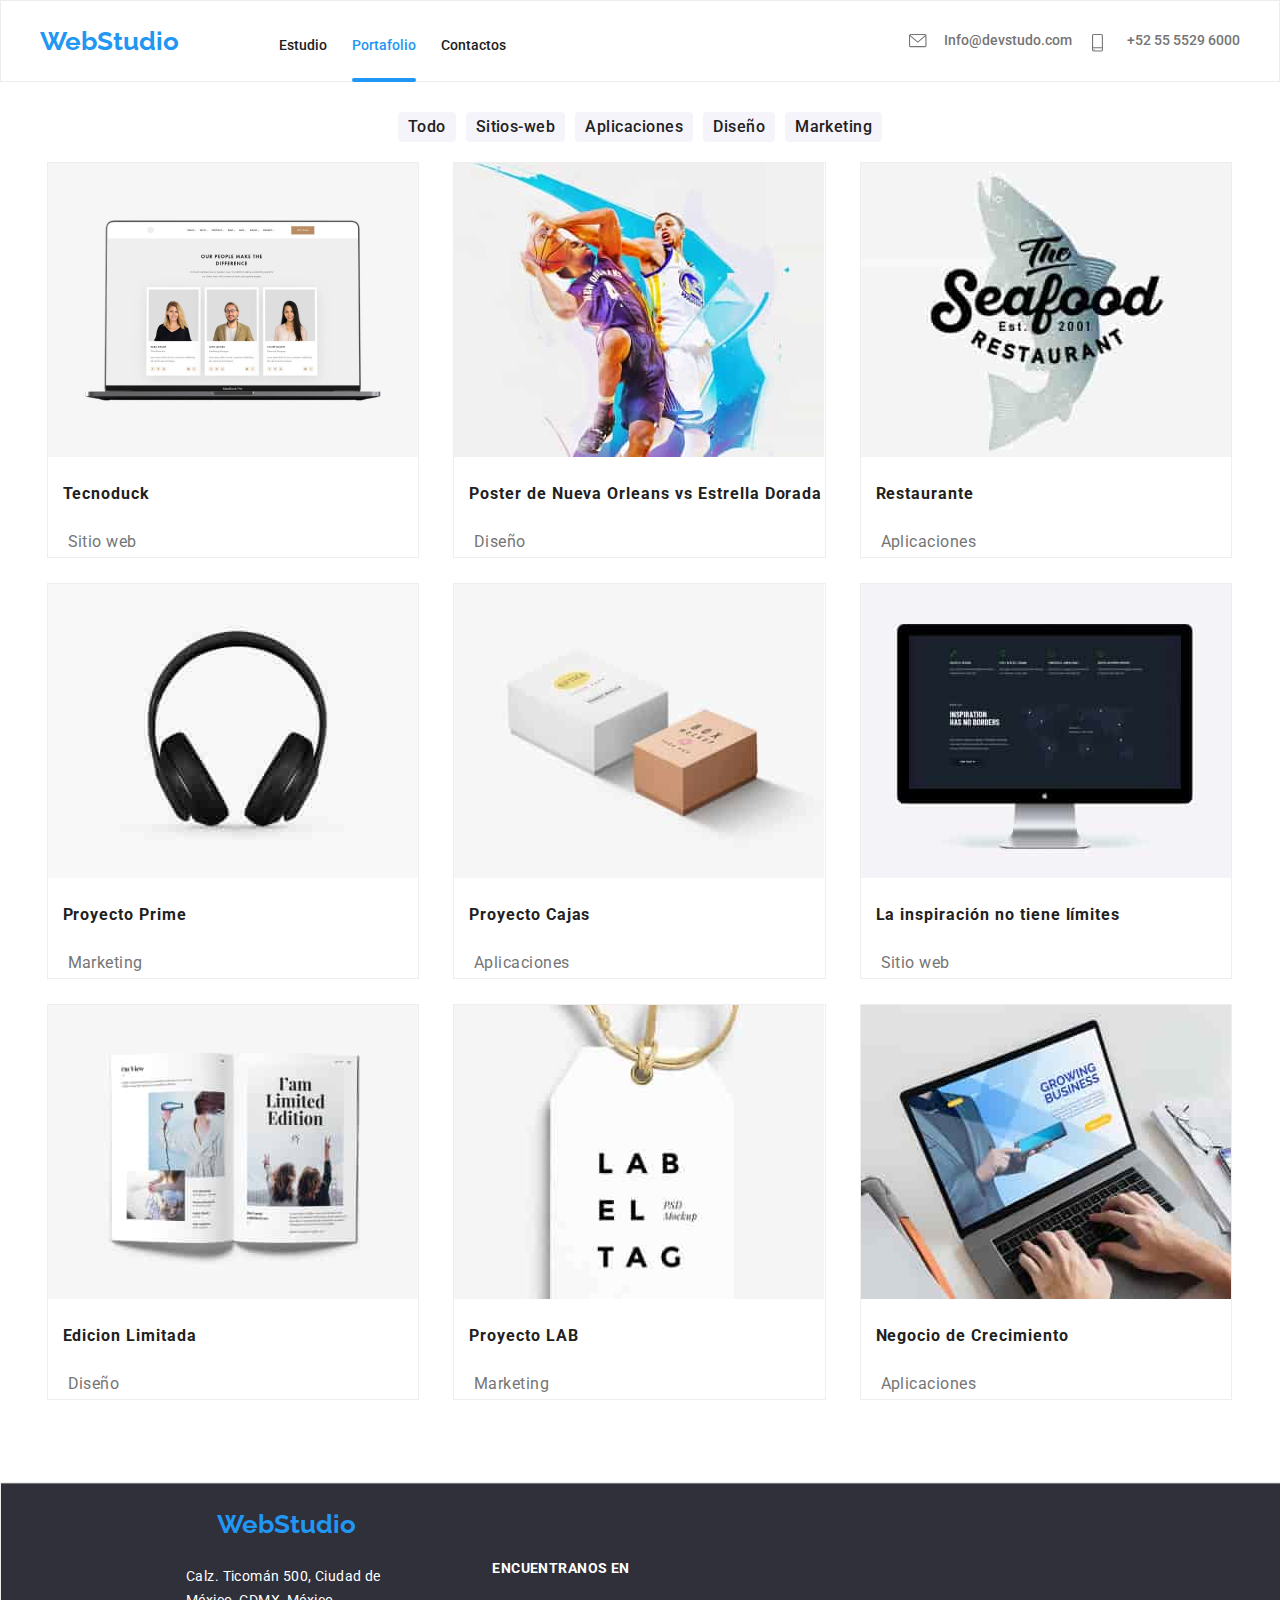
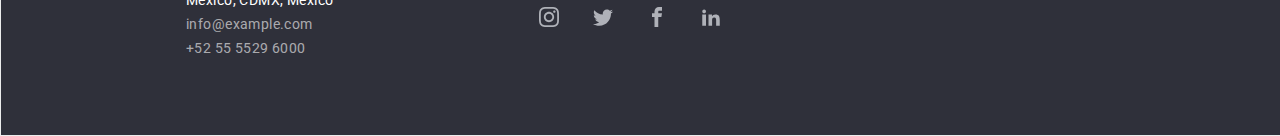
==== commit 70d3c56f: "class" ====
--- a/Portafolio.html
+++ b/Portafolio.html
@@ -10,7 +10,7 @@
 
     <!-- apartir de aqui empienzan los links de enlace -->
 
-    <link rel="icon" type="image/png" href="images/Logo.jpeg">
+    <link rel="icon" type="image/png" href="images/Logo.jpg">
     <link rel="stylesheet" href="style.css">
     <link rel="stylesheet" href="style2.css">
     <link rel="stylesheet" href="style3.css">
@@ -26,7 +26,7 @@
 
                     <!-- LINK WEBSTUDIO -->
 
-        <section class="content-1">
+        <div class="content-1">
 
         <div class="header-container">
 
@@ -122,7 +122,7 @@
 
             </div>
 
-        </section>
+        </div>
 
     </header>
     
@@ -132,7 +132,7 @@
 
         <section class="contenedor-all-main">
 
-        <section class="content-7">
+        <div class="content-7">
 
             <div class="container">
 
@@ -172,7 +172,7 @@
 
             </div>
             
-        </section>
+        </div>
 
             <!-- IMAGENES CON SU TITULO Y DESCRIPCION -->
 
@@ -185,7 +185,7 @@
                     <li>
                 <div class="overlay">
                     
-                    <img src="images/IMAGES-PAGE-2/pantalla1.jpg" alt="Preparación de nuestro sitio web" width="370" height="294">
+                    <img src="./images/IMAGES-PAGE-2/pantalla1.jpg" alt="Preparación de nuestro sitio web" width="370" height="294">
                     
                     <p class="overlay-txt">
                         Tecnoduck es una plataforma de distribución de coronavirus de última generación. Las compañías usan esta plataforma para el espionaje digital y los ataques a los servidores seguros de la competencia.
@@ -216,8 +216,16 @@
                 <ul class="img-2">
 
                     <li>
-
+                
+                <div class="overlay">
+                    
                     <img src="images/IMAGES-PAGE-2/pantalla2.jpg" alt="Poster N.O" width="370" height="294">
+                            
+                    <p class="overlay-txt">
+                        Tecnoduck es una plataforma de distribución de coronavirus de última generación. Las compañías usan esta plataforma para el espionaje digital y los ataques a los servidores seguros de la competencia.
+                    </p>
+
+                    </div>
 
                     </li>
 
@@ -239,11 +247,19 @@
 
             <div class="contenedor">
                 
-                <ul class="img-4">
-
-                    <li>
-
-                        <img src="images/IMAGES-PAGE-2/pantalla3.jpg" alt="Restaurante" width="370" height="294">
+                <ul class="img-2">
+
+                    <li>
+
+                <div class="overlay">
+                    
+                    <img src="images/IMAGES-PAGE-2/pantalla3.jpg" alt="Restaurante" width="370" height="294">
+                            
+                    <p class="overlay-txt">
+                        Tecnoduck es una plataforma de distribución de coronavirus de última generación. Las compañías usan esta plataforma para el espionaje digital y los ataques a los servidores seguros de la competencia.
+                    </p>
+
+                    </div>
 
                     </li>
 
@@ -265,11 +281,20 @@
 
             <div class="contenedor">
 
-                <ul class="img-5">
-
-                    <li>
-
-                        <img src="images/IMAGES-PAGE-2/pantalla4.jpg" alt="Proyecto Prime" width="370" height="294">
+                <ul class="img-2">
+
+                    <li>
+
+                <div class="overlay">
+                    
+                    <img src="images/IMAGES-PAGE-2/pantalla4.jpg" alt="Proyecto Prime" width="370" height="294">
+
+                            
+                    <p class="overlay-txt">
+                        Tecnoduck es una plataforma de distribución de coronavirus de última generación. Las compañías usan esta plataforma para el espionaje digital y los ataques a los servidores seguros de la competencia.
+                    </p>
+
+                    </div>
 
                     </li>
 
@@ -291,11 +316,20 @@
 
             <div class="contenedor">
 
-                <ul class="img-6">
-
-                    <li>
-
-                        <img src="images/IMAGES-PAGE-2/pantalla5.jpg" alt="Proyecto Cajas" width="370" height="294">
+                <ul class="img-2">
+
+                    <li>
+
+                <div class="overlay">
+                    
+                    <img src="images/IMAGES-PAGE-2/pantalla5.jpg" alt="Proyecto Cajas" width="370" height="294">
+
+                            
+                    <p class="overlay-txt">
+                        Tecnoduck es una plataforma de distribución de coronavirus de última generación. Las compañías usan esta plataforma para el espionaje digital y los ataques a los servidores seguros de la competencia.
+                    </p>
+
+                    </div>
 
                     </li>
 
@@ -317,11 +351,20 @@
 
             <div class="contenedor">
 
-                <ul class="img-7">
-
-                    <li>
-
-                        <img src="images/IMAGES-PAGE-2/pantalla6.jpg" alt="La inspiración no tiene límites" width="370" height="294">
+                <ul class="img-2">
+
+                    <li>
+
+                <div class="overlay">
+                    
+                    <img src="images/IMAGES-PAGE-2/pantalla6.jpg" alt="La inspiración no tiene límites" width="370" height="294">
+
+                            
+                    <p class="overlay-txt">
+                        Tecnoduck es una plataforma de distribución de coronavirus de última generación. Las compañías usan esta plataforma para el espionaje digital y los ataques a los servidores seguros de la competencia.
+                    </p>
+
+                    </div>
 
                     </li>
 
@@ -341,93 +384,58 @@
             </div>
 
             <div class="contenedor">
-
-                <ul class="img-8">
-
-                    <li>
-
-                        <img src="images/IMAGES-PAGE-2/pantalla7.jpg" alt="Edicion Limitada" width="370" height="294">
-
-                    </li>
-
-            <div class="texto-imagen">
-
-                    <li class="txt-2">
-
-                    <h2 class="EdicionLi">
-                Edicion Limitada
-                    </h2>
-
-                    <p class="Diseño-Text">
-                Diseño
-                    </p>
-
-            </div>
-
-                    </li>
-
-                </ul>
-
-            </div>
-
-            <div class="contenedor">
-
-                <ul class="img-9">
-
-                    <li>
-
-                    <img src="images/IMAGES-PAGE-2/pantalla8.jpg" alt="Proyecto LAB" width="370" height="294">
-
-                    </li>
-
-            <div class="texto-imagen">
-            
-                    <li class="txt-2">
-                
-                    <h2>
-                Proyecto LAB
-                    </h2>
-
-                    <p>
-                Marketing
-                    </p>
-
-            </div>
-
-                    </li>
-
-                </ul>
-
-            </div>
-
-            <div class="contenedor">
-
-                <ul class="img-10">
-
-                    <li>
-            
-                        <img src="images/IMAGES-PAGE-2/pantalla9.jpg" alt="Proyecto LAB" width="370" height="294">
-
-                    </li>
-
-            <div class="texto-imagen">
-
-                    <li class="txt-2">
-            
-                    <h2>
-                Negocio de Crecimiento
-                    </h2>
-
-                    <p>
-                Aplicaciones
-                    </p>
-
-            </div>
-            
-                    </li>
-
-                </ul>
-
+                <ul class="img-2">
+                    <li>
+                        <div class="overlay">
+                            <img src="images/IMAGES-PAGE-2/pantalla7.jpg" alt="Edicion Limitada" width="370" height="294">
+                            <p class="overlay-txt">
+                                Tecnoduck es una plataforma de distribución de coronavirus de última generación. Las compañías usan esta plataforma para el espionaje digital y los ataques a los servidores seguros de la competencia.
+                            </p>
+                        </div>
+                        <div class="texto-imagen">
+                            <h2 class="EdicionLi">Edicion Limitada</h2>
+                            <p class="Diseño-Text">Diseño</p>
+                        </div>
+                    </li>
+                </ul>
+            </div>
+
+            <div class="contenedor">
+                <ul class="img-2">
+                  <li>
+                    <div class="overlay">
+                      <img src="images/IMAGES-PAGE-2/pantalla8.jpg" alt="Proyecto LAB" width="370" height="294">
+                      <p class="overlay-txt">
+                        Tecnoduck es una plataforma de distribución de coronavirus de última generación. Las compañías usan esta plataforma para el espionaje digital y los ataques a los servidores seguros de la competencia.
+                      </p>
+                    </div>
+                    <div class="texto-imagen">
+                      <h2>Proyecto LAB</h2>
+                      <p>Marketing</p>
+                    </div>
+                  </li>
+                </ul>
+            </div>
+
+            <div class="contenedor">
+                <ul class="img-2">
+                    <li>
+                        <div class="overlay">
+                            <img src="images/IMAGES-PAGE-2/pantalla9.jpg" alt="Proyecto LAB" width="370" height="294">
+                            <p class="overlay-txt">
+                                Tecnoduck es una plataforma de distribución de coronavirus de última generación. Las compañías usan esta plataforma para el espionaje digital y los ataques a los servidores seguros de la competencia.
+                            </p>
+                        </div>
+                        <div class="texto-imagen">
+                            <h2>
+                                Negocio de Crecimiento
+                            </h2>
+                            <p>
+                                Aplicaciones
+                            </p>
+                        </div>
+                    </li>
+                </ul>
             </div>
 
         </section>
@@ -485,111 +493,57 @@
         <!-- TELEFONO, MAIL Y ID DE ANCLAJE "telefono" -->
 
         <div class="email">
-
-        <ul>
-
-            <li>
-
-                <a href="mailto:info@example.com" id="correo">info@example.com
-
-                </a>
-
-            </li>
-
+            <ul>
+                <li>
+                    <a href="mailto:info@example.com" id="correo">info@example.com</a>
+                </li>
+            </ul>
         </div>   
         
         <div class="telf-2">
-
             <ul>
-
-                <li>
-
-                <a href="tel+525555296000" id="telefono">+52 55 5529 6000
-
-                </a>
-
-                </li>
-
-            </ul>
-
-        </div>
-
-        </div>
+                <li>
+                    <a href="tel+525555296000" id="telefono">+52 55 5529 6000</a>
+                </li>
+            </ul>
+        </div>
+        
+        </div>
+        
 
                 <!-- REDES SOCIALES -->
 
-    <section class="ubi">
-
-        <div>
-
-                <h4 class="Encuentranos-en">
-                    Encuentranos en
-                </h4>
-
+<section class="ubi">
+    <div>
+        <h4 class="Encuentranos-en">
+            Encuentranos en
+        </h4>
         <div class="svg-container-footer">
-
             <ul class="social-icons">
-
                 <li class="back-item-footer">
-
-                <svg class="icono-item">
-
-                <use href="images/IMAGES-PAGE-1/svg-page/all-svg.svg#instagram">
-
-                </use>
-
-                </svg>
-
-                </li>
-                        
+                    <svg class="icono-item">
+                        <use href="images/IMAGES-PAGE-1/svg-page/all-svg.svg#instagram"></use>
+                    </svg>
+                </li>
                 <li class="back-item-footer">
-
-                <svg class="icono-item">
-
-                <use href="images/IMAGES-PAGE-1/svg-page/all-svg.svg#twitter">
-
-                </use>
-
-                </svg>
-
-                </li>
-
+                    <svg class="icono-item">
+                        <use href="images/IMAGES-PAGE-1/svg-page/all-svg.svg#twitter"></use>
+                    </svg>
+                </li>
                 <li class="back-item-footer">
-
-                <svg class="icono-item">
-
-                <use href="images/IMAGES-PAGE-1/svg-page/all-svg.svg#facebook">
-
-                </use>
-
-                </svg>
-
-                </li>
-
+                    <svg class="icono-item">
+                        <use href="images/IMAGES-PAGE-1/svg-page/all-svg.svg#facebook"></use>
+                    </svg>
+                </li>
                 <li class="back-item-footer">
-
-                <svg class="icono-item">
-
-                <use href="images/IMAGES-PAGE-1/svg-page/all-svg.svg#linkedin">
-
-                </use>
-
-                </svg>
-
-                </li>
-
-            </ul>
-
-            </div>
-
-            </div>
-
-            </div>
-        </section>
-
-            </ul>
-
-        </div>
+                    <svg class="icono-item">
+                        <use href="images/IMAGES-PAGE-1/svg-page/all-svg.svg#linkedin"></use>
+                    </svg>
+                </li>
+            </ul>
+        </div>
+    </div>
+</section>
 
         </section>
 
--- a/style.css
+++ b/style.css
@@ -13,13 +13,23 @@
 
 }
 
-                                     /* seccion header */
+.container{
+    width: 100%;
+    height: 100%;
+}
+
+.contenedor{
+    width: 100%;
+    height: 100;
+}
+
+                         /* seccion header */
                                 
 header{
     border: 1px solid #ECECEC;
 }
 
-                                     /* seccion del encabezado */
+                           /* seccion del encabezado */
 
 .content-1 .header-container {
 
@@ -214,7 +224,7 @@
     
 }
 
-.content-2 .container button {
+.content-2 .container .abrir {
     background-color: #2196F3;
     color: #FFFFFF;
     font-weight: 700;
@@ -340,7 +350,8 @@
     align-items: center;
     justify-content: center;
     position: relative;
-    bottom: 73px;
+    bottom: 73px; 
+
 }
 
 .ul-2 P{
@@ -353,6 +364,7 @@
     letter-spacing: 0.03em;
     text-transform: uppercase;
     color: #FFFFFF;
+    
 }
 
             /* Our Team */
--- a/style2.css
+++ b/style2.css
@@ -170,22 +170,23 @@
     width: 100%;
     height: 100%;
     position: absolute;
-    top: 0px;
+    top: 1px;
     left: 0px;
     padding: 87px 20px;
 
     display: flex;
     align-items: center;
     transform: translateY(100%);
-
-
-}
-
-.contenedor:hover .img-2 .overlay-txt{
+    transition: transform ease-in 0.25s;
+
+}
+
+.contenedor:hover .img-2 .overlay-txt {
     transform: translateY(0%);
-    transition: calc(250ms);
-
-}
+
+}
+
+
 
             /* box card */
 
@@ -215,7 +216,7 @@
 
 .contenedor-all-main{
     width: 1217px;
-    height: 1365px;
+    height: 1400px;
 }
 
             /* FOOTER CSS-1 */--- a/style3.css
+++ b/style3.css
@@ -1,4 +1,4 @@
-                /* iconos de la card */
+/* iconos de la card */
 
 .icono-item {
     fill: #AFB1B8;
@@ -11,3 +11,66 @@
 .icono-item:hover{
     fill: #FFFFFF;
 }
+
+            /* Ventana Modal */
+
+.close {
+  width: 30px;
+  height: 30px;
+  position: relative;
+  float: right;
+  font-size: 28px;
+  font-weight: bold;
+  cursor: pointer;
+  background: transparent;
+  border: 1px solid rgba(0, 0, 0, 0.1);
+  border-radius: 50%;
+  display: flex;
+  justify-content: center;
+  align-items: center;
+  
+}
+
+.close span{
+  position: relative;
+  top: -3px;
+  left: 0;
+}
+
+.close:hover, .close:focus {
+  color: #2196F3;
+  text-decoration: none;
+  cursor: pointer;
+
+}
+
+.backdrop.is-hidden{
+  visibility: hidden;
+  opacity: 0;
+  pointer-events: none;
+
+}
+
+.backdrop{
+  position: fixed;
+  top: 0;
+  left: 0;
+  width: 100%;
+  height: 100%;
+  background-color: rgba(0, 0, 0, 0.5);
+  opacity: 1;
+  visibility: visible;
+  transition: opacity 250ms cubic-bezier(0.4, 0, 0.2, 1), visibility 250ms cubic-bezier(0.4, 0, 0.2, 1);
+  z-index: 1;
+
+}
+
+.modal{
+  background-color: #FFFFFF;
+  margin: 10% auto;
+  padding: 20px;
+  border: 1px solid #1e47ff38;
+  width: 528px;
+  height: 581px;
+
+}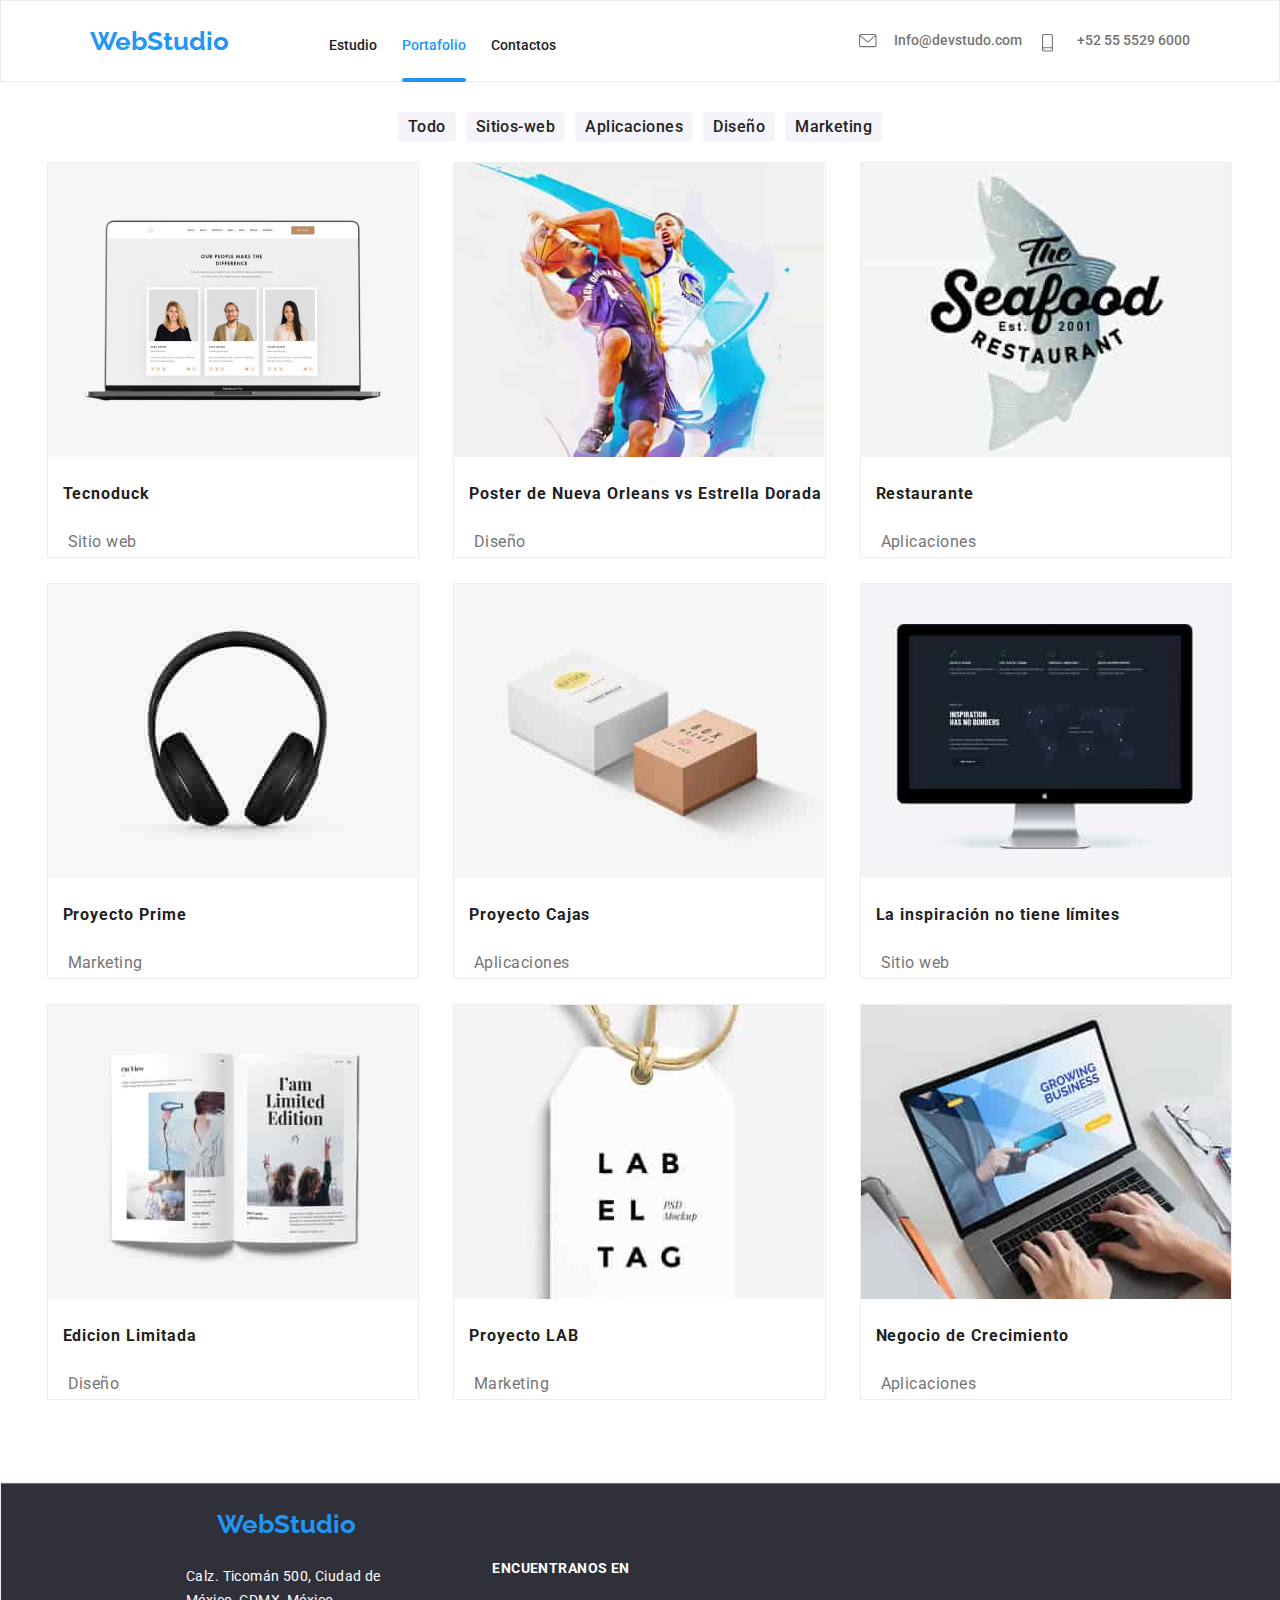
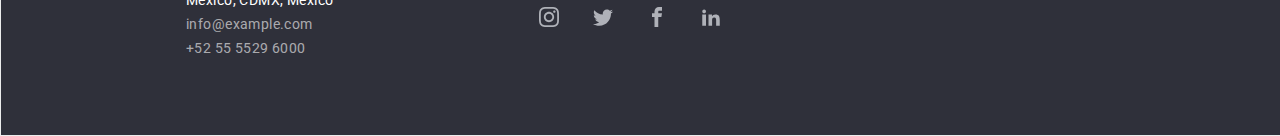
==== commit 5c7930f2: "commit-F" ====
--- a/Portafolio.html
+++ b/Portafolio.html
@@ -132,9 +132,9 @@
 
         <section class="contenedor-all-main">
 
-        <div class="content-7">
-
-            <div class="container">
+        <section class="content-7">
+
+            <section class="container">
 
                 <ul>
 
@@ -170,9 +170,9 @@
 
                 </ul>
 
-            </div>
+            </section>
             
-        </div>
+        </section>
 
             <!-- IMAGENES CON SU TITULO Y DESCRIPCION -->
 
--- a/style.css
+++ b/style.css
@@ -8,35 +8,25 @@
 }
 
 section{
-    padding: auto;
-    margin: auto;
-
-}
-
-.container{
-    width: 100%;
-    height: 100%;
-}
-
-.contenedor{
-    width: 100%;
-    height: 100;
-}
-
+    padding: 0 auto;
+    margin: 0 auto;
+    
+
+}
                          /* seccion header */
                                 
-header{
-    border: 1px solid #ECECEC;
+header {
+    border: 1px solid #ececec;
+    max-width: 100%;
 }
 
                            /* seccion del encabezado */
 
 .content-1 .header-container {
-
     display: flex;
     justify-content: space-between;
     align-items: center;
-    width: 1200px;
+    width: 1100px;
     margin: auto;
     height: 80px;
 
@@ -202,14 +192,17 @@
     background-image: url(images/IMAGES-PAGE-1/Imagen\ \(10\).jpg);
     background-repeat: no-repeat;
     background-position: center;
-    height: 600px;
+    background-size: cover;
     display: flex;
     flex-direction: column;
     justify-content: center;
     align-items: center;
     margin: auto;
-    width: 1600px;
+    max-width: 1200px;
+    height: 600px;
 } 
+
+
 
 .content-2 .container h1 {
     font-family: 'Roboto';
@@ -239,25 +232,30 @@
 }
 
         /* beneficios + img */
-
-.content-3 .container .txt-beneficios{
+body {
+    overflow-x: hidden;
+}
+
+.content-3 {
+    overflow-y: hidden;
+}
+
+.content-3 .container .txt-beneficios {
     width: 1200px;
     margin: auto;
     display: flex;
     margin-top: 10px;
 }
 
-.content-3 .container{
-
+.content-3 .container {
     width: 1200px;
     margin: auto;
     display: flex;
     margin-top: 100px;
     flex-wrap: wrap;
-
-}
-
-.content-3 .container .txt-1{
+}
+
+.content-3 .container .txt-1 {
     width: 270px;
     vertical-align: top;
     margin-right: 30px;
@@ -265,16 +263,15 @@
     margin-top: 15px;
 }
 
-.txt-1 h2{
+.txt-1 h2 {
     font-family: 'Roboto', sans-serif;
     font-weight: 400px;
     font-size: 14px;
     line-height: 24px;
     letter-spacing: 3%;
-
-}
-
-.txt-1 p{
+}
+
+.txt-1 p {
     font-family: 'Roboto', sans-serif;
     font-weight: 400px;
     font-size: 14px;
@@ -283,7 +280,7 @@
     color: #757575;;
 }
 
-.svg-container{
+.svg-container {
     display: flex;
     align-items: center;
     justify-content: center;
@@ -296,20 +293,18 @@
     margin-top: 15px;
 }
 
-.svg-container:hover{
-
+.svg-container:hover {
     border: 1px solid #2196F3;
-
-}
-
-.icon-2{
-
+}
+
+.icon-2 {
     stroke-width: 0;
     stroke: currentColor;
     fill: #212121;
     margin: 0 auto;
     align-self: center;
 }
+
 
         /* Dedicacion */
 
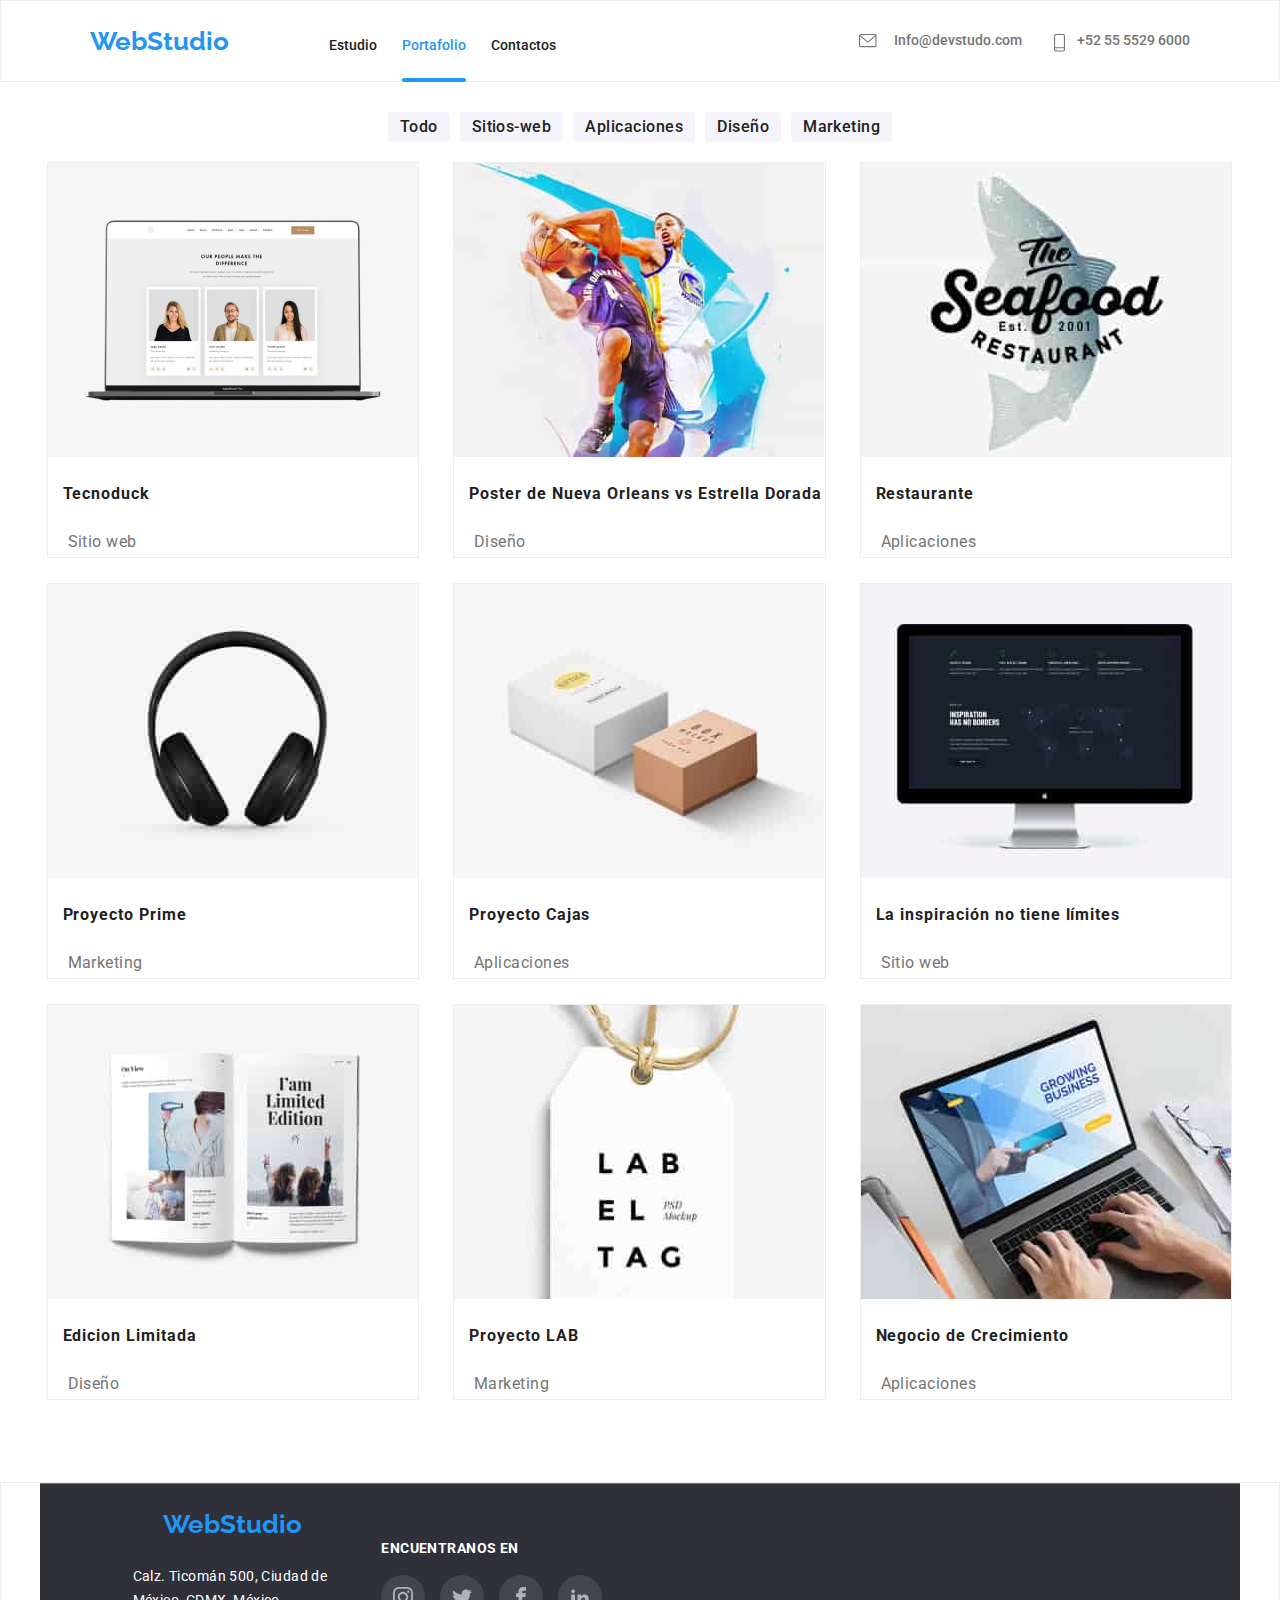
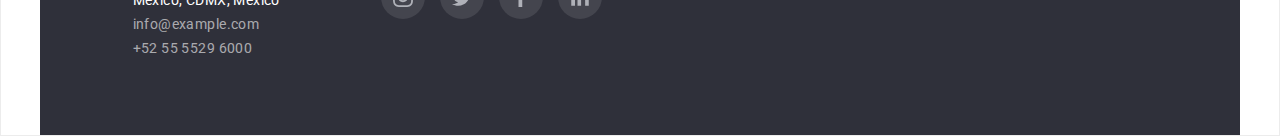
==== commit fa0f6e6b: "Finish-2" ====
--- a/Portafolio.html
+++ b/Portafolio.html
@@ -26,7 +26,7 @@
 
                     <!-- LINK WEBSTUDIO -->
 
-        <div class="content-1">
+        <section class="content-1">
 
         <div class="header-container">
 
@@ -122,7 +122,7 @@
 
             </div>
 
-        </div>
+        </section>
 
     </header>
     
@@ -134,7 +134,7 @@
 
         <section class="content-7">
 
-            <section class="container">
+        <section class="container">
 
                 <ul>
 
@@ -170,7 +170,7 @@
 
                 </ul>
 
-            </section>
+        </section>
             
         </section>
 
--- a/style.css
+++ b/style.css
@@ -236,9 +236,6 @@
     overflow-x: hidden;
 }
 
-.content-3 {
-    overflow-y: hidden;
-}
 
 .content-3 .container .txt-beneficios {
     width: 1200px;
@@ -364,13 +361,17 @@
 
             /* Our Team */
 
+.content-5{
+    display: flex;
+    justify-content: center;
+    width: 100%;
+}
 
 .content-5 .container {
     text-align: center;
     margin-top: 80px;
     background-color:#F5F4FA
     ;
-
 }
 
 .content-5 .container .ourT-3 h2 {
@@ -383,13 +384,15 @@
     letter-spacing: 0.03em;
     padding-top: 20px;
     color: #212121;
+    margin-top: 20px;
 }
 
 .content-5 .container .card {
     display: flex;
     border: 0.1px solid #ccc;
-    margin: 20px;
+    margin: 11px;
     box-shadow: 0px 1px 3px;
+    margin-top: 40px;
 }
 
 .container .card h3 {
@@ -494,10 +497,11 @@
 
 .content-10 .container .container-svg{
 
-    display: flex;
-    align-items: center;
-    justify-content: center;
-    margin-left: -40px;
+    width: 100%;
+    display: flex;
+    align-items: center;
+    justify-content: center;
+    margin-left: -20px;
 
 }
 
@@ -540,7 +544,7 @@
 .content-9{
 
     background-color: #2F303A;
-    width: 1600px;
+    width: 1200px;
     height: 252px;
     display: flex;
     flex-direction: column;
@@ -555,7 +559,7 @@
     display: flex;
     flex-direction: column;
     align-items: center;
-    margin-left: -1050px;
+    margin-left: -850px;
 }
 
 .content-9 .container .Web-Studio{
@@ -569,7 +573,7 @@
 .content-9 ul li{
     display: flex;
     align-items: center;
-    margin-left: 20px;
+    margin-left: 35px;
 }
 
 .direccion-2 p{
@@ -622,15 +626,15 @@
     text-transform: uppercase;
     color: #FFFFFF;
     float: right;
-    margin-right: 480px;
-    margin-top: -175px;
+    margin-right: 380px;
+    margin-top: -195px;
 }
 
 .ubi .svg-container-footer{
     width: 306px;
     height: 80px;
-    margin-top: -140px;
-    margin-left: -30px;
+    margin-top: -160px;
+    margin-left: -70px;
 
 }
 
@@ -643,7 +647,7 @@
 }
 
 .social-icons li {
-    margin-right: -10px;
+    margin-right: -20px;
 }
 
 .back-item-footer {
@@ -654,6 +658,9 @@
     width: 44px;
 }
 
+.back-item-footer{
+    background: rgba(255, 255, 255, 0.1);
+}
 .back-item-footer:hover{
     background-color: #2196F3;
 }--- a/style2.css
+++ b/style2.css
@@ -82,8 +82,8 @@
     cursor: pointer;
     border: 0px;
     margin-top: 30px;
-    padding-left: 10px;
-    padding-right: 10px;
+    padding-left: 12px;
+    padding-right: 12px;
 }
 
 .container .boton button:focus{
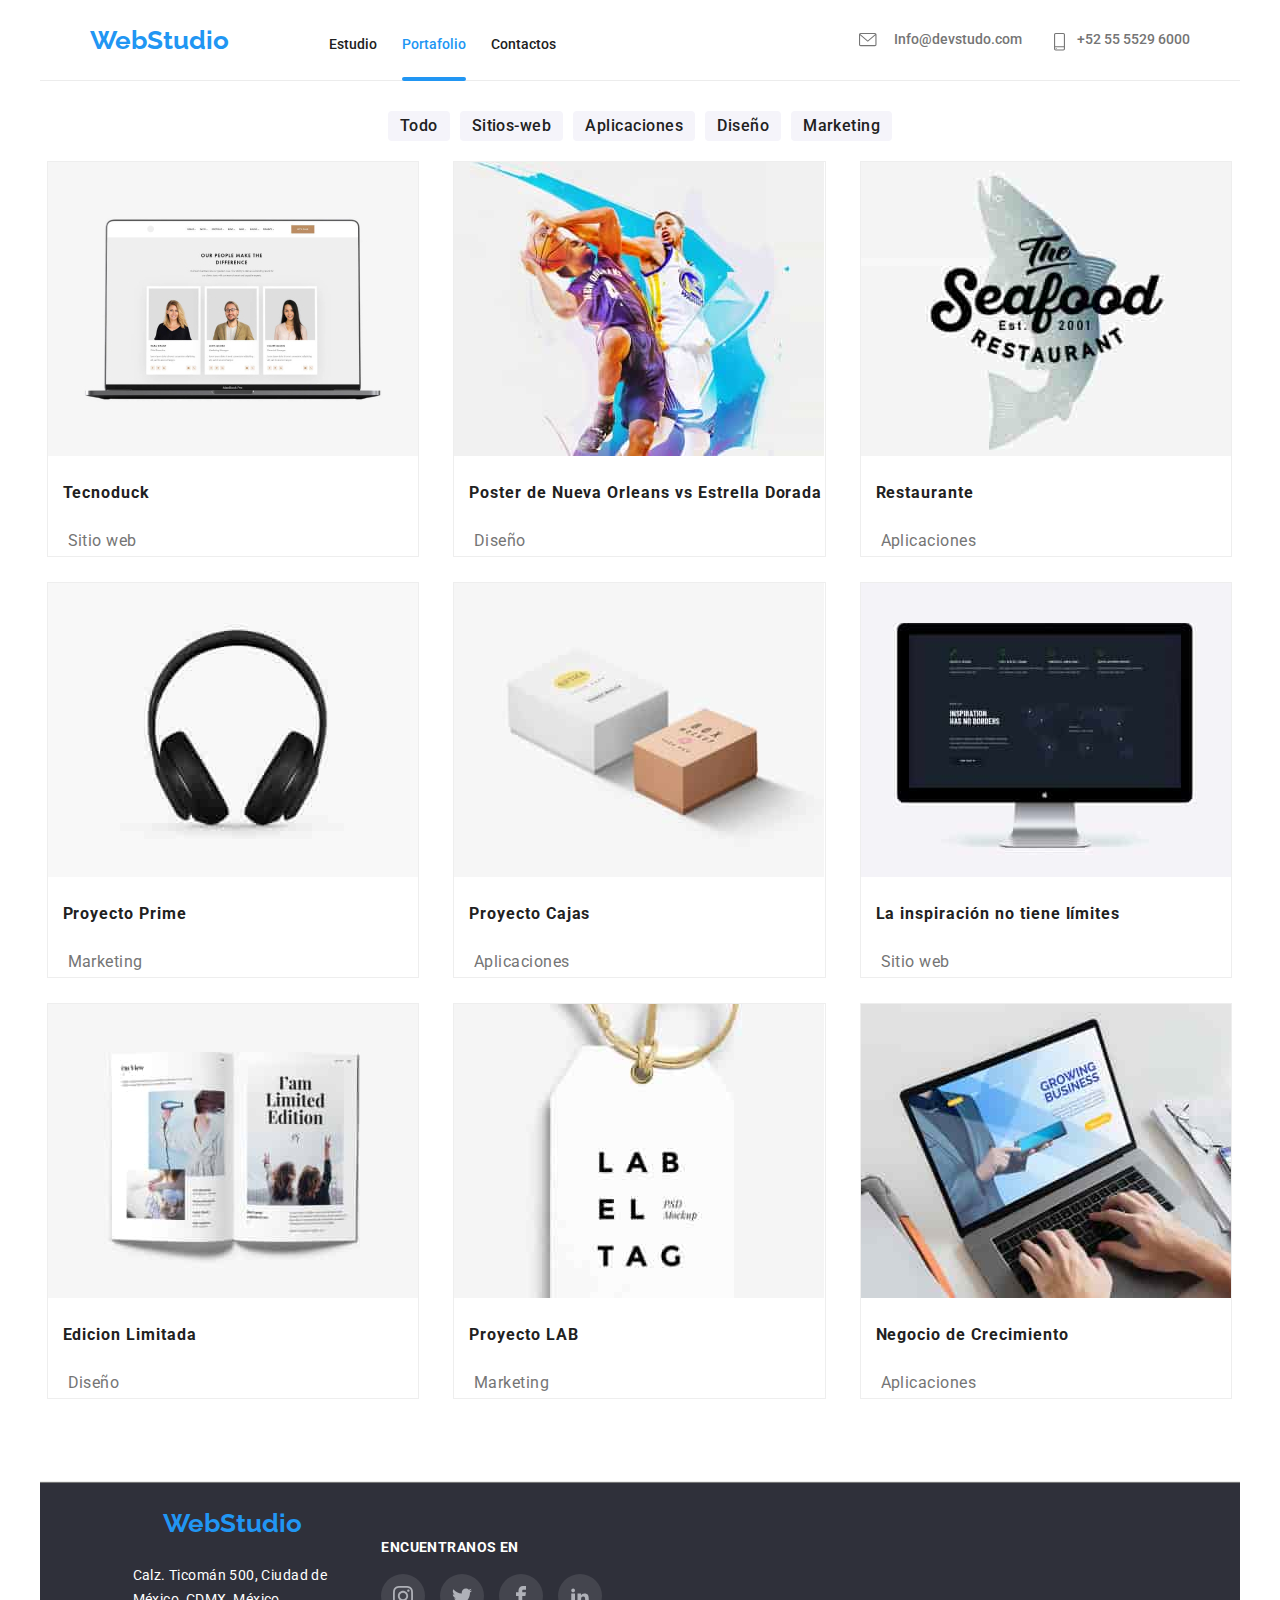
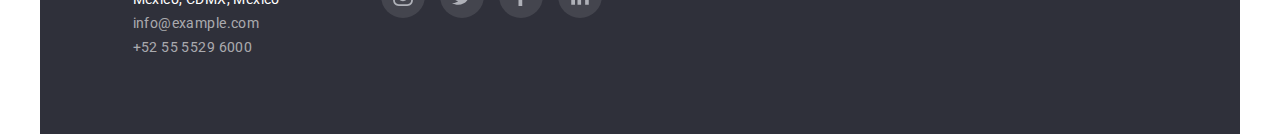
==== commit f3258b85: "commit-1" ====
--- a/Portafolio.html
+++ b/Portafolio.html
@@ -1,23 +1,23 @@
 <!DOCTYPE html>
 <html lang="en">
-    
+
 <head>
     <meta charset="UTF-8">
     <meta http-equiv="X-UA-Compatible" content="IE=edge">
+    <title>Luis Nava's project.💤</title>
     <meta name="viewport" content="width=device-width, initial-scale=1.0">
 
-    <title>Luis Nava's project.💤</title>
-
-    <!-- apartir de aqui empienzan los links de enlace -->
-
-    <link rel="icon" type="image/png" href="images/Logo.jpg">
-    <link rel="stylesheet" href="style.css">
-    <link rel="stylesheet" href="style2.css">
-    <link rel="stylesheet" href="style3.css">
-    <link rel="stylesheet" href="index.html">
-    <link rel="solución" href="https://cdn.jsdelivr.net/npm/modern-normalize@1.1.0/modern-normalize.min.css">
+    <!-- APARTIR DE AQUI VAN LOS LINKS DE ENLACE  -->
+
+    <link rel="icon" type="image/png" href="./images/Logo.jpg">
+    <link rel="stylesheet" href="./css/style.css">
+    <link rel="stylesheet" href="./css/style2.css">
+    <link rel="stylesheet" href="./css/style3.css">
+    <link rel="import" href="./index.html">
+    <link rel="stylesheet" href="./https://cdn.jsdelivr.net/npm/modern-normalize@1.1.0/modern-normalize.min.css">
 
 </head>
+
 <body>
 
                     <!-- ENCABEZADO -->
--- a/css/style.css
+++ b/css/style.css
@@ -0,0 +1,680 @@
+@import url('https://fonts.googleapis.com/css2?family=Raleway:wght@700&family=Roboto:wght@400;500;700;900&display=swap');
+
+
+ *{
+    text-decoration: none;
+    list-style: none;
+    box-sizing: border-box;
+}
+
+section{
+    padding: 0 auto;
+    margin: 0 auto;
+    
+}
+                         /* seccion header */
+                                
+header {
+    margin: 0 auto;
+    width: 1200px;
+    max-width: 1200px;
+    border-bottom: 1px solid #ECECEC;
+}
+
+                           /* seccion del encabezado */
+
+.content-1 .header-container {
+    display: flex;
+    justify-content: space-between;
+    align-items: center;
+    width: 1100px;
+    margin: auto;
+    height: 80px;
+
+
+}
+
+.nav-container {
+    display: flex;
+    gap: 100px;
+    align-items: center;
+    height: 100%;
+}
+
+.list-nav {
+    display: flex;
+    gap: 25px;
+    margin-top: 10px;
+
+    
+
+}
+
+.Web-Studio {
+    font-family: 'Raleway', sans-serif;
+    font-weight: 700;
+    font-size: 26px;
+    letter-spacing: 3%;
+    text-align: center;
+    text-decoration: none;
+    color: #2196F3;
+    
+}
+
+.Estudio{
+    display: flex;
+    font-family: 'Roboto', sans-serif;
+    font-size: 14px;
+    font-weight: 500;
+    line-height: 1.14px;
+    letter-spacing: 16%;
+    color: #2196F3;
+    position: relative;
+}
+
+.Estudio:hover{
+    color: #2196F3 ;
+}
+
+.Estudio:focus{
+    color: #2196F3 ;
+}
+
+.Estudio::after {
+    content: "";
+    position: absolute;
+    top: 33px;
+    left: 0;
+    width: 100%;
+    height: 4px;
+    background-color: #2196F3;
+    border-radius: 5px;
+}
+
+.Portafolio,
+.Contactos {
+    display: flex;
+    font-family: 'Roboto', sans-serif;
+    font-size: 14px;
+    font-weight: 500;
+    line-height: 1.14px;
+    letter-spacing: 16%;
+    color: #212121;
+}
+
+.Estudio:hover,
+.Portafolio:hover,
+.Contactos:hover {
+    color: #2196F3 ;
+
+}
+
+.Estudio:focus,
+.Portafolio:focus,
+.Contactos:focus {
+    color: #2196F3 ;
+    
+
+}
+
+body {
+    overflow-x: hidden;
+    margin: 0;
+    padding: 0;
+}
+
+        /* Correo Y Telefono */
+
+.contacts-nav{
+    margin-left: auto;
+    display: flex;
+    gap: 20px;
+    align-items: center;
+}
+
+.mail1,
+.telf {
+    font-family: 'Roboto', sans-serif;
+    font-size: 14px;
+    font-weight: 500;
+    line-height: 1.14px;
+    letter-spacing: 16%;
+    text-align: left;
+    color: #757575
+}
+
+.telf-container {
+    display: flex;
+    align-items: center;
+}
+
+.mail-container {
+
+    display: flex;
+    align-items: center;
+
+}
+
+.icon {
+    width: 35px;
+    height: 35px;
+    stroke-width: 0;
+    stroke: currentColor;
+    align-self: flex-start;
+    margin-bottom: -20px;
+    fill: #757575;
+
+}
+
+.icon:hover,
+.icon:focus{
+    fill: #2196F3;
+}
+
+.mail1:hover,
+.telf:hover {
+    color: #2196F3;
+    text-decoration: underline;
+
+
+}
+
+.mail1:focus,
+.telf:focus {
+    color: #2196F3;
+    text-decoration: underline;
+
+
+}
+
+
+    /* seccion de main */
+
+    /* background e img + txt*/
+
+.content-2 .container {
+    background-color: #2F303A;
+    background-image: url(./image/Imagen\ \(10\).jpg);
+    background-repeat: no-repeat;
+    background-position: center;
+    background-size: cover;
+    display: flex;
+    flex-direction: column;
+    justify-content: center;
+    align-items: center;
+    margin: auto;
+    max-width: 1200px;
+    height: 600px;
+} 
+
+.content-2 .container h1 {
+    font-family: 'Roboto';
+    font-style: normal;
+    font-weight: 900;
+    font-size: 44px;
+    line-height: 60px;
+    text-align: center;
+    letter-spacing: 0.06em;
+    text-transform: uppercase;
+    color: #FFFFFF;
+    
+}
+
+.content-2 .container .abrir {
+    background-color: #2196F3;
+    color: #FFFFFF;
+    font-weight: 700;
+    font-size: 16px;
+    cursor: pointer;
+    width: 261px;
+    height: 50px;
+    border: none;
+    box-shadow: 0 4px 4px rgba(0, 0, 0, 0.25);
+    border-radius: 5px;
+    margin-top: 20px;
+}
+
+        /* beneficios + img */
+
+
+.content-3 .container .txt-beneficios {
+    width: 1200px;
+    margin: auto;
+    display: flex;
+    margin-top: 10px;
+}
+
+.content-3 .container {
+    width: 1200px;
+    margin: auto;
+    display: flex;
+    margin-top: 100px;
+    flex-wrap: wrap;
+}
+
+.content-3 .container .txt-1 {
+    width: 270px;
+    vertical-align: top;
+    margin-right: 30px;
+    margin-bottom: 30px;
+    margin-top: 15px;
+}
+
+.txt-1 h2 {
+    font-family: 'Roboto', sans-serif;
+    font-weight: 400px;
+    font-size: 14px;
+    line-height: 24px;
+    letter-spacing: 3%;
+}
+
+.txt-1 p {
+    font-family: 'Roboto', sans-serif;
+    font-weight: 400px;
+    font-size: 14px;
+    line-height: 24px;
+    letter-spacing: 3%;
+    color: #757575;;
+}
+
+.svg-container {
+    display: flex;
+    align-items: center;
+    justify-content: center;
+    background: #F5F4FA;
+    border-radius: 4px;
+    width: 270px;
+    height: 120px;
+    margin-right: 30px;
+    margin-bottom: 30px;
+    margin-top: 15px;
+}
+
+.svg-container:hover {
+    border: 1px solid #2196F3;
+}
+
+.icon-2 {
+    stroke-width: 0;
+    stroke: currentColor;
+    fill: #212121;
+    margin: 0 auto;
+    align-self: center;
+}
+
+
+        /* Dedicacion */
+
+.content-4{
+    overflow: hidden;
+}
+
+.content-4 .container{
+    text-align: center;
+    width: 100%;
+    margin: 0 auto;
+}
+
+.container .TITULE-2H{
+    font-size: 36px;
+    font-style: bold;
+    font-weight: 700;
+    line-height: 1;
+    text-align: center;
+    padding-top: 20px;
+    clear: both;
+}
+
+.container ul{
+    display: flex;
+    flex-wrap: nowrap;
+    justify-content: center;
+}
+
+.container .img-1{
+    margin: 15px;
+    width: 373px;
+    height: 323px;
+    margin-top: 80px;
+}
+
+.ul-2 .txt-I{
+    background-color: rgba(47, 48, 58, 0.8);
+    width: 373px;
+    height: 70px;
+    display: flex;
+    align-items: center;
+    justify-content: center;
+    position: relative;
+    bottom: 73px; 
+
+}
+
+.ul-2 P{
+    font-family: 'Roboto';
+    font-style: normal;
+    font-weight: 700;
+    font-size: 14px;
+    line-height: 16px;
+    text-align: center;
+    letter-spacing: 0.03em;
+    text-transform: uppercase;
+    color: #FFFFFF;
+    
+}
+
+            /* Our Team */
+
+.content-5{
+    display: flex;
+    justify-content: center;
+    width: 100%;
+}
+
+.content-5 .container {
+    text-align: center;
+    margin-top: 80px;
+    background-color:#F5F4FA
+    ;
+}
+
+.content-5 .container .ourT-3 h2 {
+    font-family: 'Roboto';
+    font-style: normal;
+    font-weight: 700;
+    font-size: 36px;
+    line-height: 42px;
+    text-align: center;
+    letter-spacing: 0.03em;
+    padding-top: 20px;
+    color: #212121;
+    margin-top: 20px;
+}
+
+.content-5 .container .card {
+    display: flex;
+    border: 0.1px solid #ccc;
+    margin: 11px;
+    box-shadow: 0px 1px 3px;
+    margin-top: 40px;
+}
+
+.container .card h3 {
+    font-family: 'Roboto';
+    font-style: normal;
+    font-weight: 500;
+    font-size: 16px;
+    line-height: 19px;
+    color: #212121;
+    margin-top: 25px;
+}
+
+.container .card p {
+    font-family: 'Roboto';
+    font-style: normal;
+    font-weight: 400;
+    font-size: 16px;
+    line-height: 19px;
+    letter-spacing: 0.03em;
+    color: #757575;
+    margin-top: 15px;
+}
+
+.container .card img {
+    margin-bottom: 5px;
+}
+
+.svg-container-1{
+    border-radius: 100%; 
+    display: inline-flex;
+    justify-content: center;
+    align-items: center;
+    padding: 15px;
+    margin: auto;
+    margin-top: 15px;
+    margin-left: 5px;
+
+}
+
+.icono-item{
+
+    display: inline-block;
+    width: 44px;
+    height: 44px;
+    stroke-width: 0;
+    stroke: currentColor;
+    fill: #AFB1B8;
+    align-self: center;
+    margin-top: 8px;
+
+}
+
+            /* Clientes */
+
+.content-10{
+    width: 1200px;
+    height: 400px;
+    display: flex;
+    justify-content: center;
+    align-items: center;
+}
+
+.content-10 .container .texto{
+    width: 100%;
+    height: 162px;
+    margin-top: 70px;
+}
+
+.content-10 .container .texto .txt-C h2{
+    font-family: 'Roboto';
+    font-style: normal;
+    font-weight: 700;
+    font-size: 36px;
+    line-height: 42px;
+    text-align: center;
+    letter-spacing: 0.03em;
+    color: #212121;
+}
+
+.content-10 .container .fondo-svg{
+    width: 1200px;
+    margin-top: -70px;
+}
+
+.content-10 .container .container-svg .fondo-svg{
+
+    box-sizing: border-box;
+    width: 170px;
+    height: 81px;
+    border: 1px solid #AFB1B8;
+    border-radius: 4px;
+    margin-left: 30px;
+}
+
+.content-10 .container .container-svg .fondo-svg:hover{
+
+    box-sizing: border-box;
+    width: 170px;
+    height: 81px;
+    border: 1px solid #2196F3;
+    border-radius: 4px;
+
+}
+
+.content-10 .container .container-svg{
+
+    width: 100%;
+    display: flex;
+    align-items: center;
+    justify-content: center;
+    margin-left: -20px;
+
+}
+
+.icn{
+    stroke-width: 0;
+    stroke: currentColor;
+    fill: #AFB1B8;
+}
+
+.icn:hover{
+    fill:#2196F3
+}
+
+.icono-item:hover{
+    fill: #FFFFFF;
+
+}
+
+.back-item{
+
+    border-radius: 100%;
+    width: 44px;
+    height: 44px;
+    margin: 5px;
+    margin-left: 5px;
+
+}
+
+.back-item:hover{
+    background-color: #2196F3;
+}
+
+.svg-container-1 .back-item svg{
+    margin-top: 10px;
+    margin-left: -1px;
+}
+        /* Footer seccion final */
+
+
+.content-9{
+
+    background-color: #2F303A;
+    width: 1200px;
+    height: 252px;
+    display: flex;
+    flex-direction: column;
+    justify-content: space-between;
+    align-items: center;
+    margin-top: auto;
+    border-top: 1px solid #757575;
+
+}
+
+.content-9 .container {
+    display: flex;
+    flex-direction: column;
+    align-items: center;
+    margin-left: -850px;
+}
+
+.content-9 .container .Web-Studio{
+    display: flex;
+    justify-content: space-between;
+    align-items: center;
+    margin: auto;
+    height: 80px;
+}
+
+.content-9 ul li{
+    display: flex;
+    align-items: center;
+    margin-left: 35px;
+}
+
+.direccion-2 p{
+    font-family: 'Roboto';
+    font-style: normal;
+    font-weight: 400;
+    font-size: 14px;
+    line-height: 24px;
+    letter-spacing: 0.03em;
+    color: #FFFFFF;
+    width: 200px;
+}
+
+.email a,
+.telf-2 a {
+    font-family: 'Roboto';
+    font-style: normal;
+    font-weight: 400;
+    font-size: 14px;
+    line-height: 24px;
+    letter-spacing: 0.03em;
+    color: rgba(255, 255, 255, 0.6);
+    width: 200px;
+}
+
+.direccion-2 p:hover,
+.email a:hover,
+.telf-2 a:hover {
+    color: #2196F3;
+}
+
+.direccion-2 p:focus,
+.email a:focus,
+.telf-2 a:focus {
+    color: #2196F3;
+}
+
+.content-9 .ubi {
+    display: flex;
+    align-items: center;
+}
+
+.content-9 .ubi h4{
+    font-family: 'Roboto';
+    font-style: normal;
+    font-weight: 700;
+    font-size: 14px;
+    line-height: 16px;
+    letter-spacing: 0.03em;
+    text-transform: uppercase;
+    color: #FFFFFF;
+    float: right;
+    margin-right: 380px;
+    margin-top: -195px;
+}
+
+.ubi .svg-container-footer{
+    width: 306px;
+    height: 80px;
+    margin-top: -160px;
+    margin-left: -70px;
+
+}
+
+.social-icons {
+    list-style: none;
+    display: flex;
+    justify-content: center;
+    margin: 0;
+    padding: 0;
+}
+
+.social-icons li {
+    margin-right: -20px;
+}
+
+.back-item-footer {
+    border-radius: 50%;
+    display: flex;
+    height: 44px;
+    padding: 5px;
+    width: 44px;
+}
+
+.back-item-footer{
+    background: rgba(255, 255, 255, 0.1);
+}
+.back-item-footer:hover{
+    background-color: #2196F3;
+}
+
+footer{
+
+    border-top: 1px solid #ECECEC;
+    width: 1200px;
+    margin: 0 auto;
+    max-width: 1200px;
+}--- a/css/style2.css
+++ b/css/style2.css
@@ -0,0 +1,222 @@
+@import url('https://fonts.googleapis.com/css2?family=Raleway:wght@700&family=Roboto:wght@400;500;700;900&display=swap');
+
+*{
+    list-style: none;
+    text-decoration: none;
+    margin: 0;
+    padding: 0;
+}
+
+            /* Header P */
+
+.Portafolio-2{
+    display: flex;
+    font-family: 'Roboto', sans-serif;
+    font-size: 14px;
+    font-weight: 500;
+    line-height: 1.14px;
+    letter-spacing: 16%;
+    color: #2196F3;
+    position: relative;
+}
+
+.Portafolio-2:hover{
+    color: #2196F3 ;
+}
+
+.Portafolio-2:focus{
+    color: #2196F3 ;
+}
+
+.Portafolio-2::after {
+    content: "";
+    position: absolute;
+    top: 33px;
+    left: 0;
+    width: 100%;
+    height: 4px;
+    background-color: #2196F3;
+    border-radius: 5px;
+}
+
+.Estudio-2,
+.Contactos-2 {
+    display: flex;
+    font-family: 'Roboto', sans-serif;
+    font-size: 14px;
+    font-weight: 500;
+    line-height: 1.14px;
+    letter-spacing: 16%;
+    color: #212121;
+}
+
+.Estudio-2:hover,
+.Portafolio-2:hover,
+.Contactos-2:hover {
+    color: #2196F3 ;
+
+}
+
+.Estudio-2:focus,
+.Portafolio-2:focus,
+.Contactos-2:focus {
+    color: #2196F3 ;
+    
+
+}
+
+                /* boton */
+                
+.content-7 .container .boton button{
+    font-family: 'Roboto';
+    font-style: normal;
+    font-weight: 500;
+    font-size: 16px;
+    line-height: 30px;
+    text-align: center;
+    letter-spacing: 0.03em;
+    color: #212121;
+    background: #F5F4FA;
+    border-radius: 4px;
+    margin: 5px;
+    cursor: pointer;
+    border: 0px;
+    margin-top: 30px;
+    padding-left: 12px;
+    padding-right: 12px;
+}
+
+.container .boton button:focus{
+    background-color: #2196f3;
+    color: #FFFFFF;
+    box-shadow: 0px 3px 1px rgba(0, 0, 0, 0.1), 0px 1px 2px rgba(0, 0, 0, 0.08), 0px 2px 2px rgba(0, 0, 0, 0.12);
+
+}
+
+.container .boton button:hover{
+    background-color: #2196f3;
+    color: #FFFFFF;
+    box-shadow: 0px 3px 1px rgba(0, 0, 0, 0.1), 0px 1px 2px rgba(0, 0, 0, 0.08), 0px 2px 2px rgba(0, 0, 0, 0.12);
+
+}
+
+
+            /* Card´s */
+
+.content-8 .contenedor .texto-imagen h2{
+    font-family: 'Roboto';
+    font-style: normal;
+    font-weight: 700;
+    font-size: 18px;
+    line-height: 36px;
+    letter-spacing: 0.06em;
+    color: #212121;
+    text-align: left;
+    margin-left: 20px;
+    margin-top: 15px;
+}
+
+            /* txt-N */
+
+.content-8 .contenedor .texto-imagen h2{
+    font-family: 'Roboto';
+    font-style: normal;
+    font-weight: 700;
+    font-size: 16px;
+    line-height: 36px;
+    letter-spacing: 0.06em;
+    color: #212121;
+    text-align: left;
+    margin-left: 15px;
+    margin-top: 15px;
+}
+
+            /* txt-D */
+
+
+.content-8 .contenedor .texto-imagen p{
+    font-family: 'Roboto';
+    font-style: normal;
+    font-weight: 400;
+    font-size: 16px;
+    line-height: 30px;
+    letter-spacing: 0.03em;
+    color: #757575;
+    text-align: left;
+    margin-left: 20px;
+    margin-top: 15px;
+}
+
+        /* txt Card Over */
+
+
+.content-8 .contenedor .img-2 .overlay{
+    position: relative;
+    overflow: hidden;
+
+}
+
+.content-8 .contenedor .img-2 .overlay-txt{
+    font-family: 'Roboto';
+    font-style: normal;
+    font-weight: 400;
+    font-size: 18px;
+    line-height: 28px;
+    letter-spacing: 0.03em;
+    color: #ffffff;
+    background-color: rgba(33, 150, 243, 0.9);
+
+
+    width: 100%;
+    height: 100%;
+    position: absolute;
+    top: 1px;
+    left: 0px;
+    padding: 87px 20px;
+
+    display: flex;
+    align-items: center;
+    transform: translateY(100%);
+    transition: transform ease-in 0.25s;
+
+}
+
+.contenedor:hover .img-2 .overlay-txt {
+    transform: translateY(0%);
+
+}
+
+
+
+            /* box card */
+
+.contenedor {
+    display: inline-block;
+    margin: 15px;
+    margin-bottom: 10px;
+    vertical-align: top;
+    max-width: 100%;
+    width: 372.5px;
+    height: auto;
+    border: 1px solid #EEEEEE;
+
+}
+
+.contenedor:hover{
+    display: inline-block;
+    margin: 15px;
+    margin-bottom: 10px;
+    vertical-align: top;
+    max-width: 100%;
+    width: 372.5px;
+    height: auto;
+    border: 1px solid #EEEEEE;
+    box-shadow: 0px 1px 1px rgba(0, 0, 0, 0.12), 0px 4px 4px rgba(0, 0, 0, 0.06), 1px 4px 6px rgba(0, 0, 0, 0.16);
+}
+
+.contenedor-all-main{
+    width: 1217px;
+    height: 1400px;
+}
+
+            /* FOOTER CSS-1 */--- a/css/style3.css
+++ b/css/style3.css
@@ -0,0 +1,76 @@
+/* iconos de la card */
+
+.icono-item {
+    fill: #AFB1B8;
+    height: 20px;
+    width: 20px;
+    margin-top: -1px;
+    margin-left: 7px;
+}
+
+.icono-item:hover{
+    fill: #FFFFFF;
+}
+
+            /* Ventana Modal */
+
+.close {
+  width: 30px;
+  height: 30px;
+  position: relative;
+  float: right;
+  font-size: 28px;
+  font-weight: bold;
+  cursor: pointer;
+  background: transparent;
+  border: 1px solid rgba(0, 0, 0, 0.1);
+  border-radius: 50%;
+  display: flex;
+  justify-content: center;
+  align-items: center;
+  
+}
+
+.close span{
+  position: relative;
+  top: 1px;
+  left: 0;
+}
+
+.close:hover, .close:focus {
+  color: #2196F3;
+  text-decoration: none;
+  cursor: pointer;
+
+}
+
+.backdrop.is-hidden{
+  visibility: hidden;
+  opacity: 0;
+  pointer-events: none;
+
+}
+
+.backdrop{
+  position: fixed;
+  top: 0;
+  left: 0;
+  width: 100%;
+  height: 100%;
+  background-color: rgba(0, 0, 0, 0.5);
+  opacity: 1;
+  visibility: visible;
+  transition: opacity 250ms cubic-bezier(0.4, 0, 0.2, 1), visibility 250ms cubic-bezier(0.4, 0, 0.2, 1);
+  z-index: 1;
+
+}
+
+.modal{
+  background-color: #FFFFFF;
+  margin: 10% auto;
+  padding: 20px;
+  border: 1px solid #1e47ff38;
+  width: 528px;
+  height: 581px;
+
+}